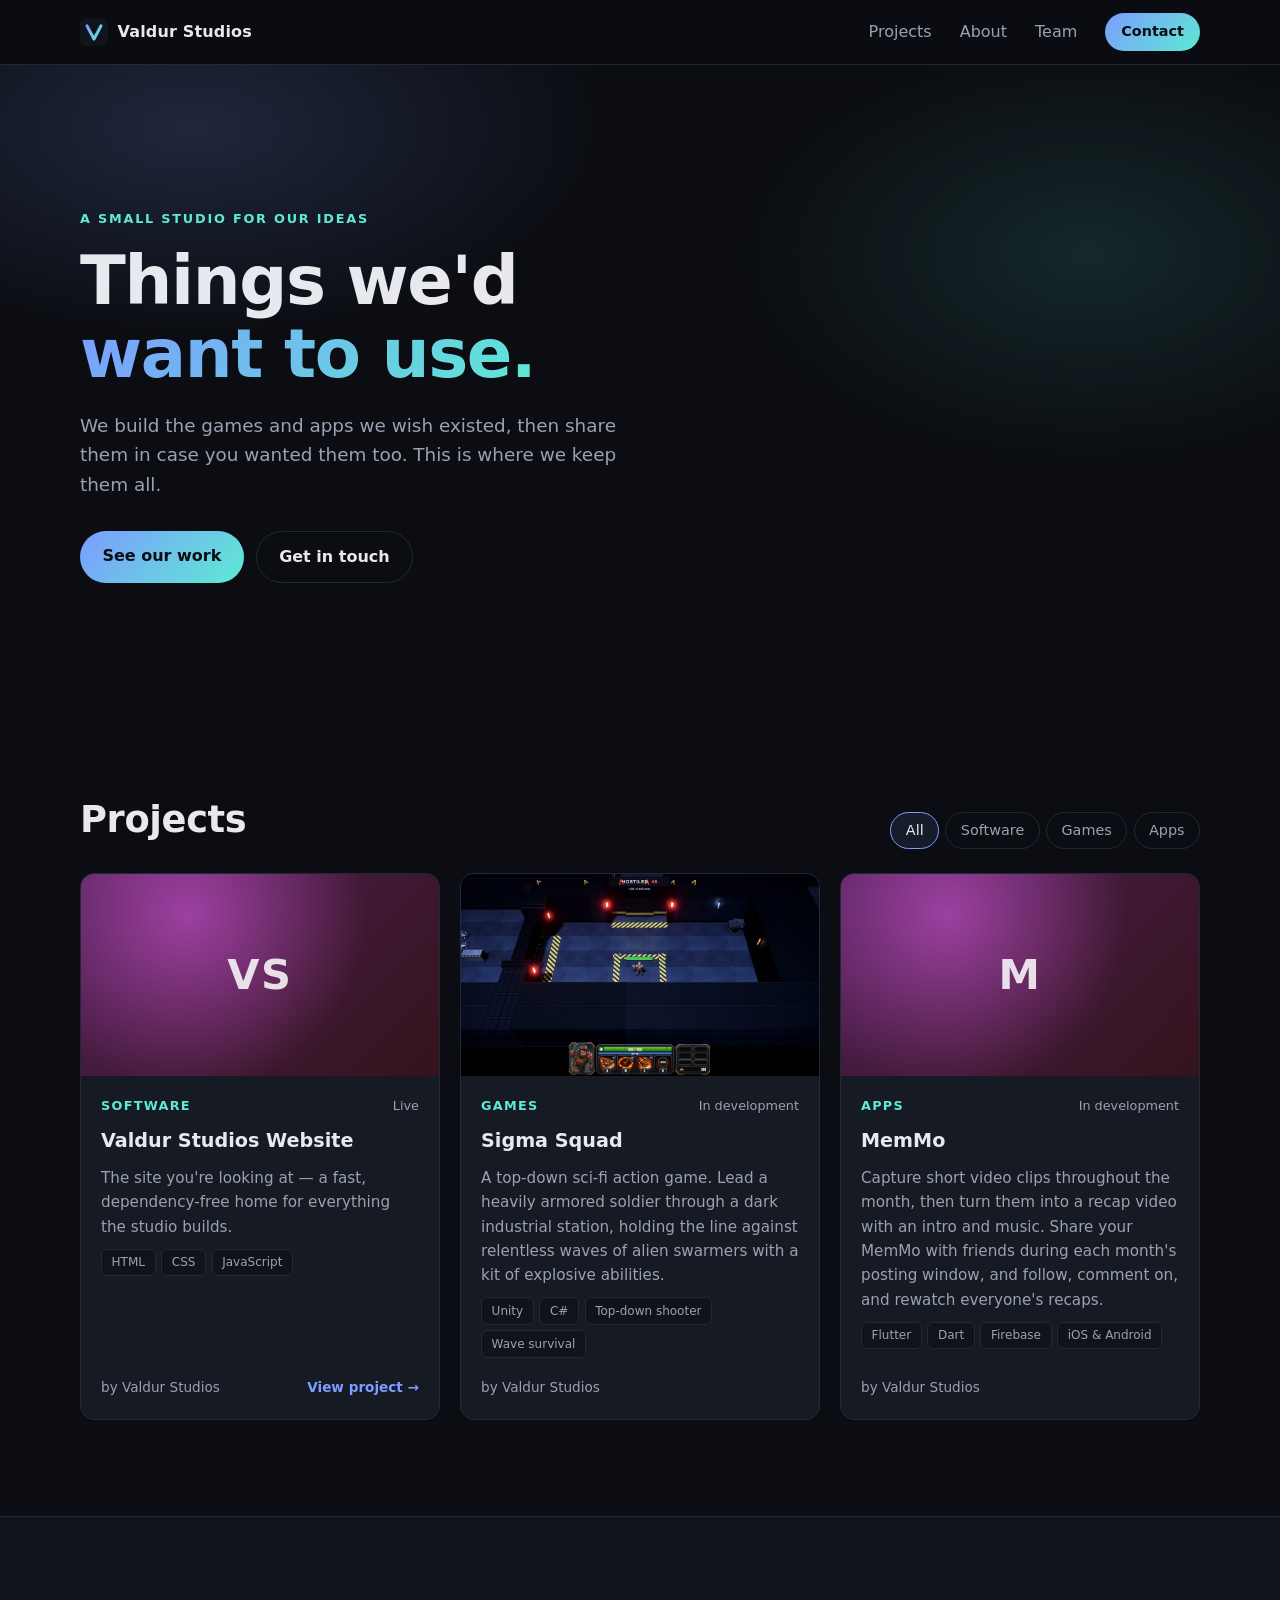
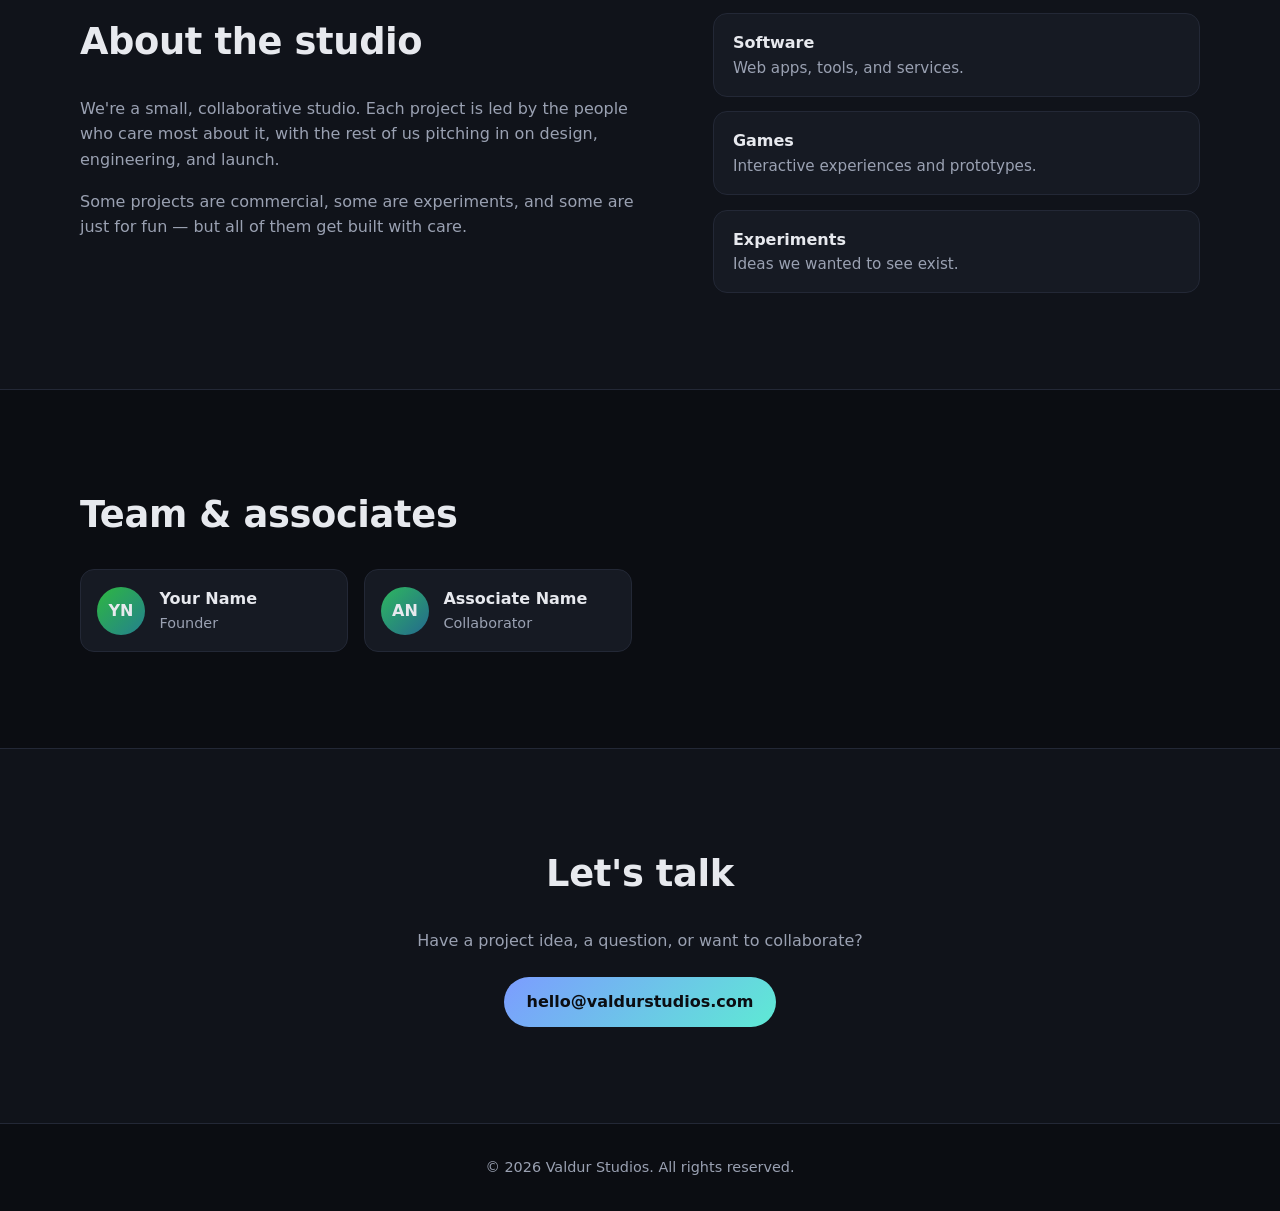
==== index.html @ b05ae475 "Hero: things we'd want to use Co-Authored-By: Claude Opus 5.5 <noreply@anthropic.com>" ====
<!DOCTYPE html>
<html lang="en">
<head>
  <meta charset="UTF-8" />
  <meta name="viewport" content="width=device-width, initial-scale=1.0" />
  <title>Valdur Studios — Technology Studio</title>
  <meta name="description" content="Valdur Studios is an independent technology studio building software, games, and tools." />
  <meta property="og:title" content="Valdur Studios" />
  <meta property="og:description" content="An independent technology studio building software, games, and tools." />
  <meta property="og:url" content="https://valdurstudios.com" />
  <meta name="theme-color" content="#0b0d12" />
  <link rel="icon" href="assets/favicon.svg" type="image/svg+xml" />
  <link rel="stylesheet" href="css/style.css" />
</head>
<body>
  <header class="site-header">
    <nav class="nav container">
      <a href="#top" class="brand">
        <img src="assets/favicon.svg" alt="" width="28" height="28" />
        <span>Valdur Studios</span>
      </a>
      <button class="nav-toggle" aria-label="Toggle menu" aria-expanded="false">
        <span></span><span></span><span></span>
      </button>
      <ul class="nav-links">
        <li><a href="#projects">Projects</a></li>
        <li><a href="#about">About</a></li>
        <li><a href="#team">Team</a></li>
        <li><a href="#contact" class="btn btn-small">Contact</a></li>
      </ul>
    </nav>
  </header>

  <main id="top">
    <section class="hero">
      <div class="container">
        <p class="eyebrow">A small studio for our ideas</p>
        <h1>Things we'd<br /><span class="accent">want to use.</span></h1>
        <p class="lead">
          We build the games and apps we wish existed, then share them in case you wanted
          them too. This is where we keep them all.
        </p>
        <div class="hero-actions">
          <a href="#projects" class="btn">See our work</a>
          <a href="#contact" class="btn btn-ghost">Get in touch</a>
        </div>
      </div>
    </section>

    <section id="projects" class="section">
      <div class="container">
        <div class="section-head">
          <h2>Projects</h2>
          <div class="filters" role="tablist" aria-label="Filter projects"></div>
        </div>
        <div class="project-grid" id="project-grid"></div>
      </div>
    </section>

    <section id="about" class="section section-alt">
      <div class="container about">
        <div>
          <h2>About the studio</h2>
          <p>
            We're a small, collaborative studio. Each project is led by the people who care
            most about it, with the rest of us pitching in on design, engineering, and launch.
          </p>
          <p>
            Some projects are commercial, some are experiments, and some are just for fun —
            but all of them get built with care.
          </p>
        </div>
        <ul class="pillars">
          <li><strong>Software</strong><span>Web apps, tools, and services.</span></li>
          <li><strong>Games</strong><span>Interactive experiences and prototypes.</span></li>
          <li><strong>Experiments</strong><span>Ideas we wanted to see exist.</span></li>
        </ul>
      </div>
    </section>

    <section id="team" class="section">
      <div class="container">
        <h2>Team &amp; associates</h2>
        <div class="team-grid" id="team-grid"></div>
      </div>
    </section>

    <section id="contact" class="section section-alt">
      <div class="container contact">
        <h2>Let's talk</h2>
        <p>Have a project idea, a question, or want to collaborate?</p>
        <a class="btn" href="mailto:hello@valdurstudios.com">hello@valdurstudios.com</a>
      </div>
    </section>
  </main>

  <footer class="site-footer">
    <div class="container">
      <p>&copy; <span id="year"></span> Valdur Studios. All rights reserved.</p>
    </div>
  </footer>

  <script src="js/data.js"></script>
  <script src="js/main.js"></script>
</body>
</html>
---- css/style.css ----
:root {
  --bg: #0b0d12;
  --bg-alt: #10131a;
  --surface: #161a23;
  --border: #232836;
  --text: #e7e9ee;
  --muted: #9aa1b2;
  --accent: #7c9cff;
  --accent-2: #5eead4;
  --radius: 14px;
  --max: 1120px;
  font-family: Inter, system-ui, -apple-system, "Segoe UI", Roboto, sans-serif;
}

* { box-sizing: border-box; margin: 0; padding: 0; }
html { scroll-behavior: smooth; scroll-padding-top: 72px; }
body { background: var(--bg); color: var(--text); line-height: 1.6; -webkit-font-smoothing: antialiased; }
a { color: inherit; text-decoration: none; }
img { max-width: 100%; display: block; }

.container { width: min(var(--max), 100% - 2.5rem); margin-inline: auto; }

/* Buttons */
.btn {
  display: inline-block;
  padding: 0.75rem 1.4rem;
  border-radius: 999px;
  background: linear-gradient(135deg, var(--accent), var(--accent-2));
  color: #0b0d12;
  font-weight: 600;
  transition: transform 0.15s ease, box-shadow 0.15s ease;
}
.btn:hover { transform: translateY(-2px); box-shadow: 0 8px 24px -8px rgba(124, 156, 255, 0.6); }
.btn-ghost { background: transparent; color: var(--text); border: 1px solid var(--border); }
.btn-ghost:hover { border-color: var(--accent); box-shadow: none; }
.btn-small { padding: 0.45rem 1rem; font-size: 0.9rem; }

/* Header */
.site-header {
  position: sticky; top: 0; z-index: 10;
  background: rgba(11, 13, 18, 0.8);
  backdrop-filter: blur(12px);
  border-bottom: 1px solid var(--border);
}
.nav { display: flex; align-items: center; justify-content: space-between; height: 64px; }
.brand { display: flex; align-items: center; gap: 0.6rem; font-weight: 700; letter-spacing: 0.01em; }
.nav-links { display: flex; align-items: center; gap: 1.75rem; list-style: none; }
.nav-links a:not(.btn) { color: var(--muted); transition: color 0.15s; }
.nav-links a:not(.btn):hover { color: var(--text); }
.nav-toggle { display: none; background: none; border: 0; cursor: pointer; padding: 6px; }
.nav-toggle span { display: block; width: 22px; height: 2px; background: var(--text); margin: 4px 0; border-radius: 2px; }

/* Hero */
.hero {
  padding: clamp(5rem, 14vw, 9rem) 0 clamp(4rem, 10vw, 7rem);
  background:
    radial-gradient(600px 300px at 15% 10%, rgba(124, 156, 255, 0.18), transparent 70%),
    radial-gradient(500px 300px at 85% 30%, rgba(94, 234, 212, 0.12), transparent 70%);
}
.eyebrow { color: var(--accent-2); text-transform: uppercase; letter-spacing: 0.14em; font-size: 0.8rem; font-weight: 600; margin-bottom: 1rem; }
h1 { font-size: clamp(2.4rem, 6vw, 4.2rem); line-height: 1.08; letter-spacing: -0.02em; margin-bottom: 1.25rem; }
.accent { background: linear-gradient(135deg, var(--accent), var(--accent-2)); -webkit-background-clip: text; background-clip: text; color: transparent; }
.lead { color: var(--muted); font-size: 1.15rem; max-width: 560px; margin-bottom: 2rem; }
.hero-actions { display: flex; gap: 0.75rem; flex-wrap: wrap; }

/* Sections */
.section { padding: clamp(4rem, 9vw, 6rem) 0; }
.section-alt { background: var(--bg-alt); border-block: 1px solid var(--border); }
h2 { font-size: clamp(1.7rem, 3.5vw, 2.3rem); letter-spacing: -0.01em; margin-bottom: 1.5rem; }
.section-head { display: flex; align-items: flex-end; justify-content: space-between; gap: 1rem; flex-wrap: wrap; margin-bottom: 1.5rem; }
.section-head h2 { margin-bottom: 0; }

/* Filters */
.filters { display: flex; gap: 0.4rem; flex-wrap: wrap; }
.filters button {
  font: inherit; font-size: 0.9rem; cursor: pointer;
  padding: 0.4rem 0.9rem; border-radius: 999px;
  background: transparent; color: var(--muted); border: 1px solid var(--border);
}
.filters button[aria-selected="true"] { color: var(--text); border-color: var(--accent); background: rgba(124, 156, 255, 0.1); }

/* Project cards */
.project-grid { display: grid; grid-template-columns: repeat(auto-fill, minmax(300px, 1fr)); gap: 1.25rem; }
.card {
  display: flex; flex-direction: column;
  background: var(--surface); border: 1px solid var(--border); border-radius: var(--radius);
  overflow: hidden; transition: transform 0.2s ease, border-color 0.2s ease;
}
.card:hover { transform: translateY(-4px); border-color: #34405a; }
.card-cover { aspect-ratio: 16 / 9; background: var(--bg-alt); }
.card-cover img { width: 100%; height: 100%; object-fit: cover; }
.cover-generated {
  width: 100%; height: 100%; display: grid; place-items: center;
  background:
    radial-gradient(circle at 30% 20%, hsl(var(--h) 80% 65% / 0.55), transparent 60%),
    linear-gradient(135deg, hsl(var(--h) 45% 22%), hsl(calc(var(--h) + 50) 45% 14%));
}
.cover-generated span { font-size: 2.6rem; font-weight: 800; color: rgba(255, 255, 255, 0.85); letter-spacing: 0.04em; }
.card-body { padding: 1.25rem; display: flex; flex-direction: column; gap: 0.6rem; flex: 1; }
.card-meta { display: flex; justify-content: space-between; font-size: 0.8rem; }
.category { color: var(--accent-2); text-transform: uppercase; letter-spacing: 0.1em; font-weight: 600; }
.status { color: var(--muted); }
.card h3 { font-size: 1.2rem; }
.card p { color: var(--muted); font-size: 0.95rem; }
.tags { display: flex; flex-wrap: wrap; gap: 0.35rem; list-style: none; }
.tags li { font-size: 0.75rem; padding: 0.2rem 0.6rem; border-radius: 6px; background: var(--bg-alt); border: 1px solid var(--border); color: var(--muted); }
.card-foot { margin-top: auto; padding-top: 0.6rem; display: flex; justify-content: space-between; align-items: center; font-size: 0.85rem; }
.by { color: var(--muted); }
.card-link { color: var(--accent); font-weight: 600; }
.card-link:hover { text-decoration: underline; }
.empty { color: var(--muted); }

/* About */
.about { display: grid; grid-template-columns: 1.2fr 1fr; gap: 3rem; align-items: start; }
.about p { color: var(--muted); margin-bottom: 1rem; max-width: 560px; }
.pillars { list-style: none; display: grid; gap: 0.9rem; }
.pillars li { padding: 1rem 1.2rem; border: 1px solid var(--border); border-radius: var(--radius); background: var(--surface); display: grid; }
.pillars span { color: var(--muted); font-size: 0.95rem; }

/* Team */
.team-grid { display: grid; grid-template-columns: repeat(auto-fill, minmax(240px, 1fr)); gap: 1rem; }
.member { display: flex; align-items: center; gap: 0.9rem; padding: 1rem; border: 1px solid var(--border); border-radius: var(--radius); background: var(--surface); }
.member div:last-child { display: grid; }
.member span { color: var(--muted); font-size: 0.9rem; }
.member a:hover { color: var(--accent); }
.avatar {
  width: 48px; height: 48px; border-radius: 50%; flex-shrink: 0;
  display: grid; place-items: center; font-weight: 700;
  background: linear-gradient(135deg, hsl(var(--h) 60% 45%), hsl(calc(var(--h) + 60) 60% 35%));
}

/* Contact */
.contact { text-align: center; }
.contact p { color: var(--muted); margin-bottom: 1.5rem; }

/* Footer */
.site-footer { padding: 2rem 0; color: var(--muted); font-size: 0.9rem; text-align: center; }

/* Mobile */
@media (max-width: 760px) {
  .nav-toggle { display: block; }
  .nav-links {
    display: none; position: absolute; top: 64px; left: 0; right: 0;
    flex-direction: column; gap: 1rem; padding: 1.25rem;
    background: var(--bg); border-bottom: 1px solid var(--border);
  }
  .nav-links.open { display: flex; }
  .about { grid-template-columns: 1fr; gap: 2rem; }
}

@media (prefers-reduced-motion: reduce) {
  html { scroll-behavior: auto; }
  * { transition: none !important; }
}
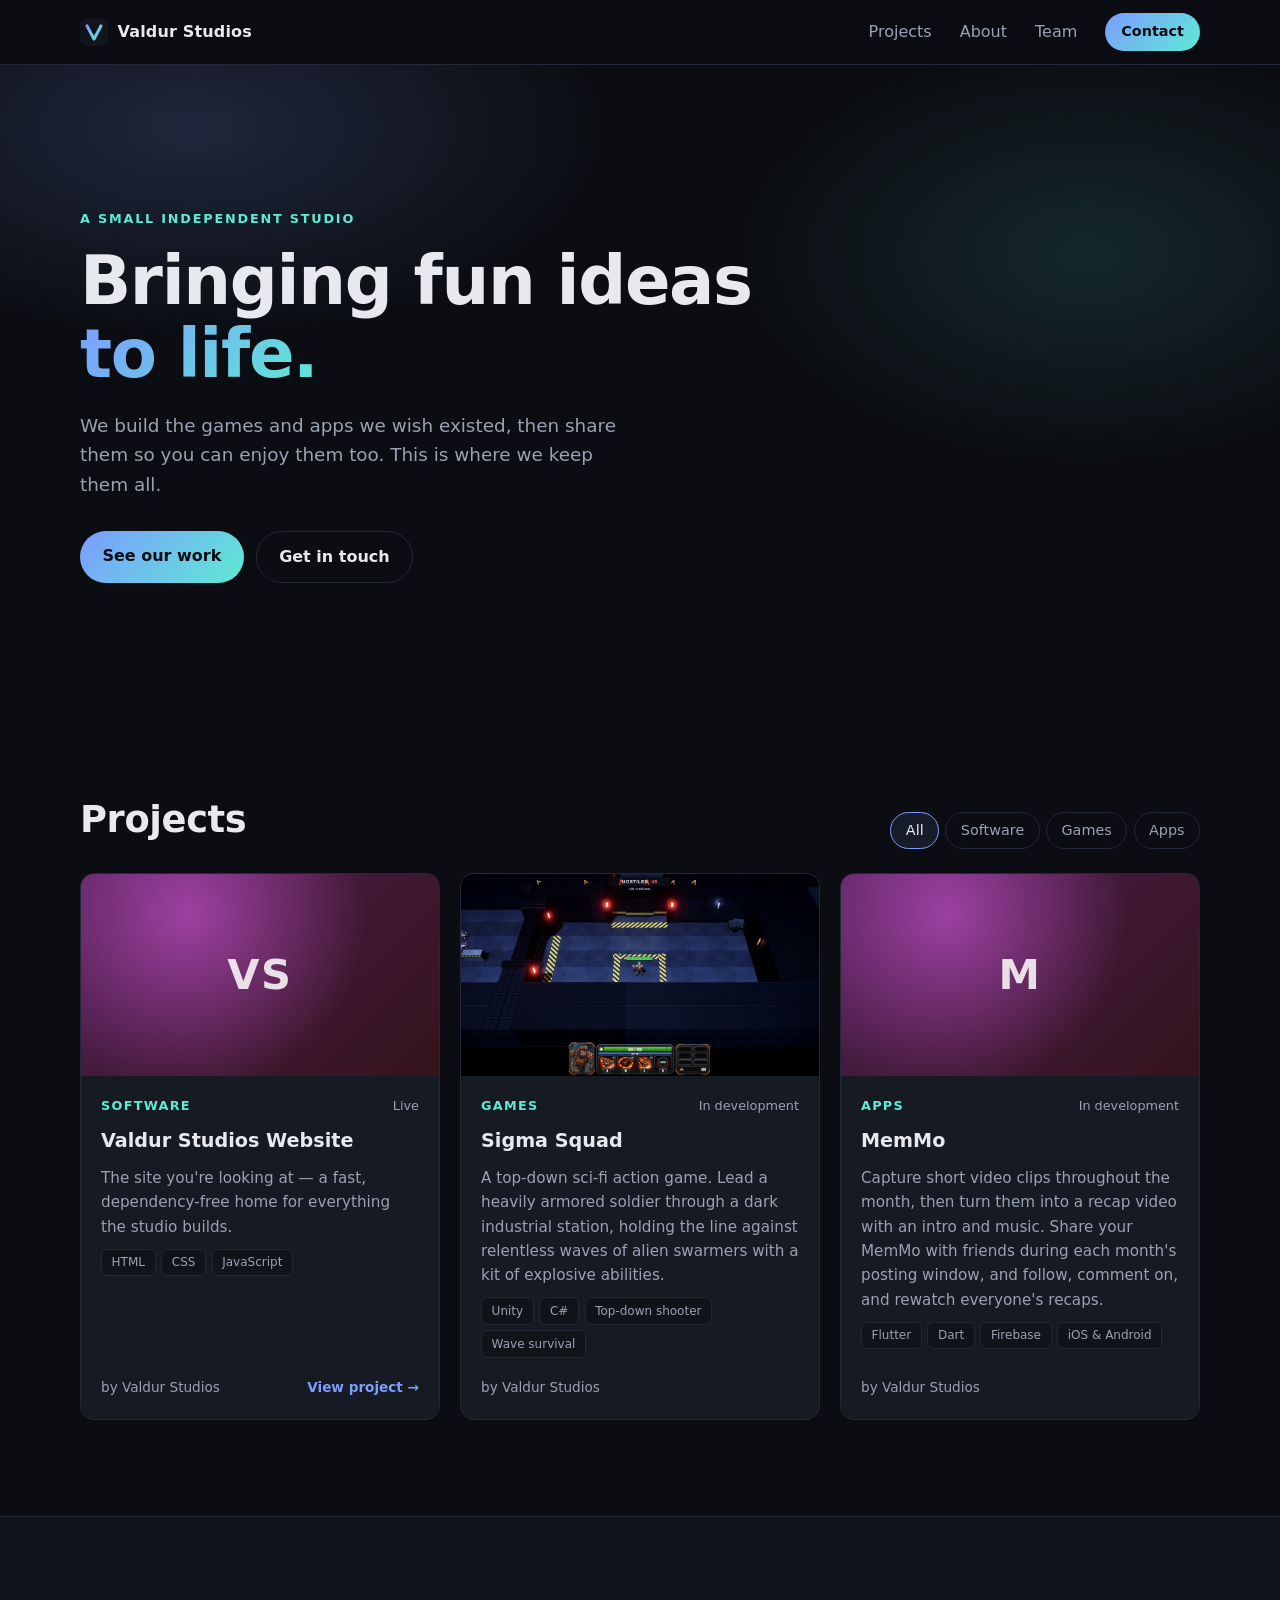
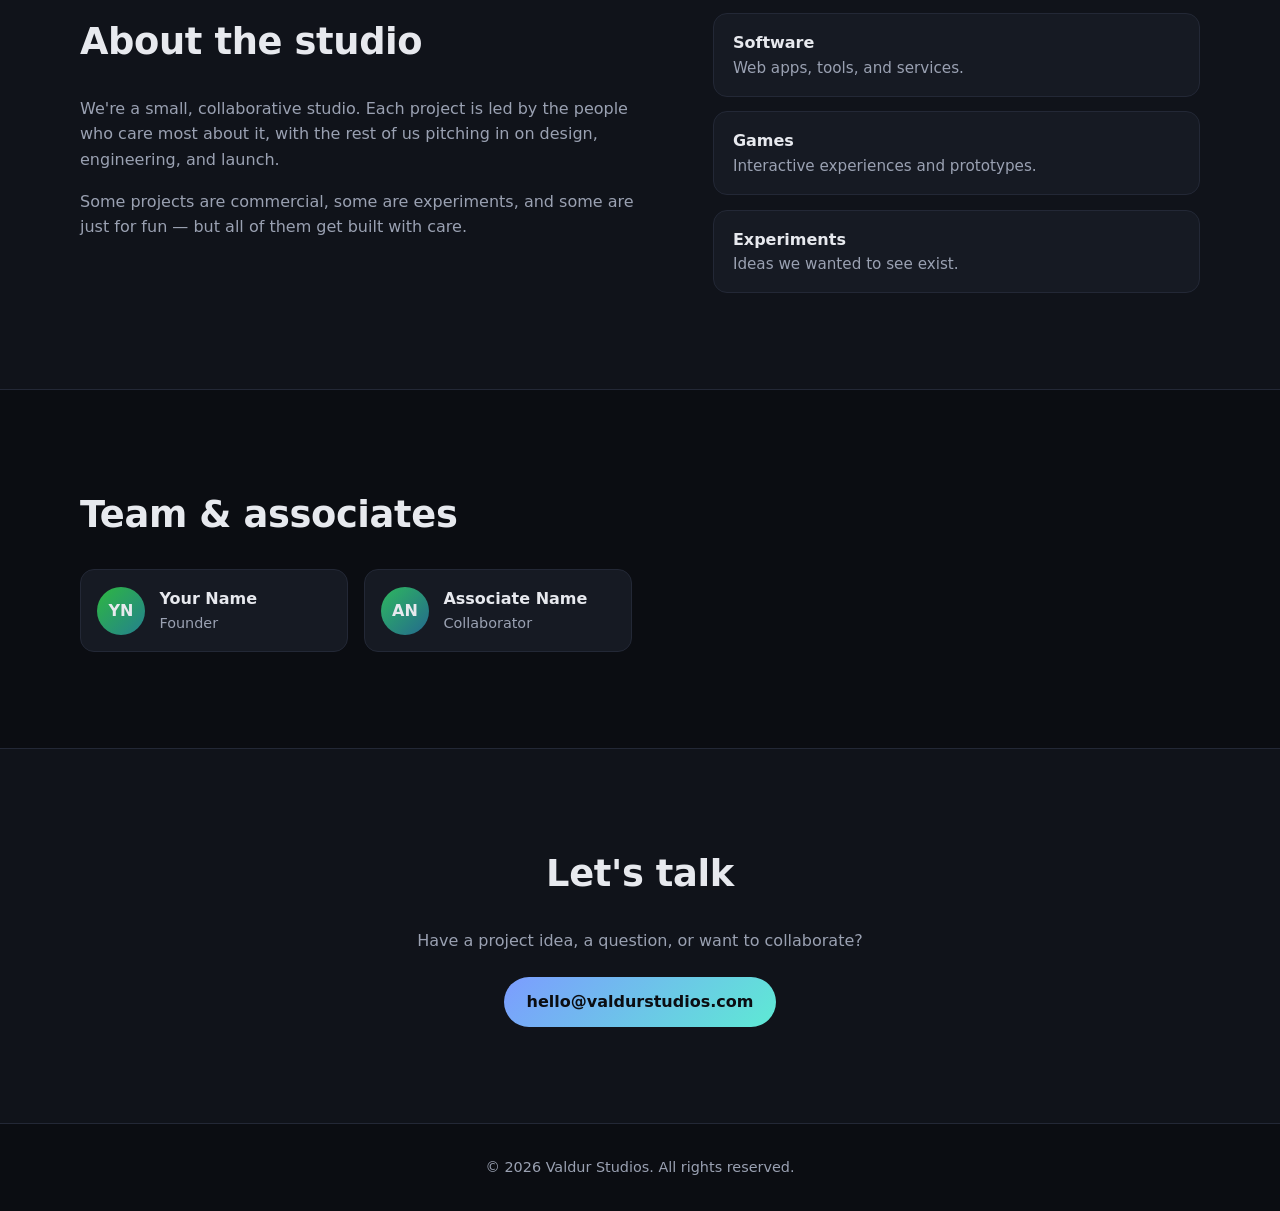
==== commit f0f6c87c: "Hero: bringing fun ideas to life Co-Authored-By: Claude Opus 5.5 <noreply@anthropic.com>" ====
--- a/index.html
+++ b/index.html
@@ -34,10 +34,10 @@
   <main id="top">
     <section class="hero">
       <div class="container">
-        <p class="eyebrow">A small studio for our ideas</p>
-        <h1>Things we'd<br /><span class="accent">want to use.</span></h1>
+        <p class="eyebrow">A small independent studio</p>
+        <h1>Bringing fun ideas<br /><span class="accent">to life.</span></h1>
         <p class="lead">
-          We build the games and apps we wish existed, then share them in case you wanted
+          We build the games and apps we wish existed, then share them so you can enjoy
           them too. This is where we keep them all.
         </p>
         <div class="hero-actions">
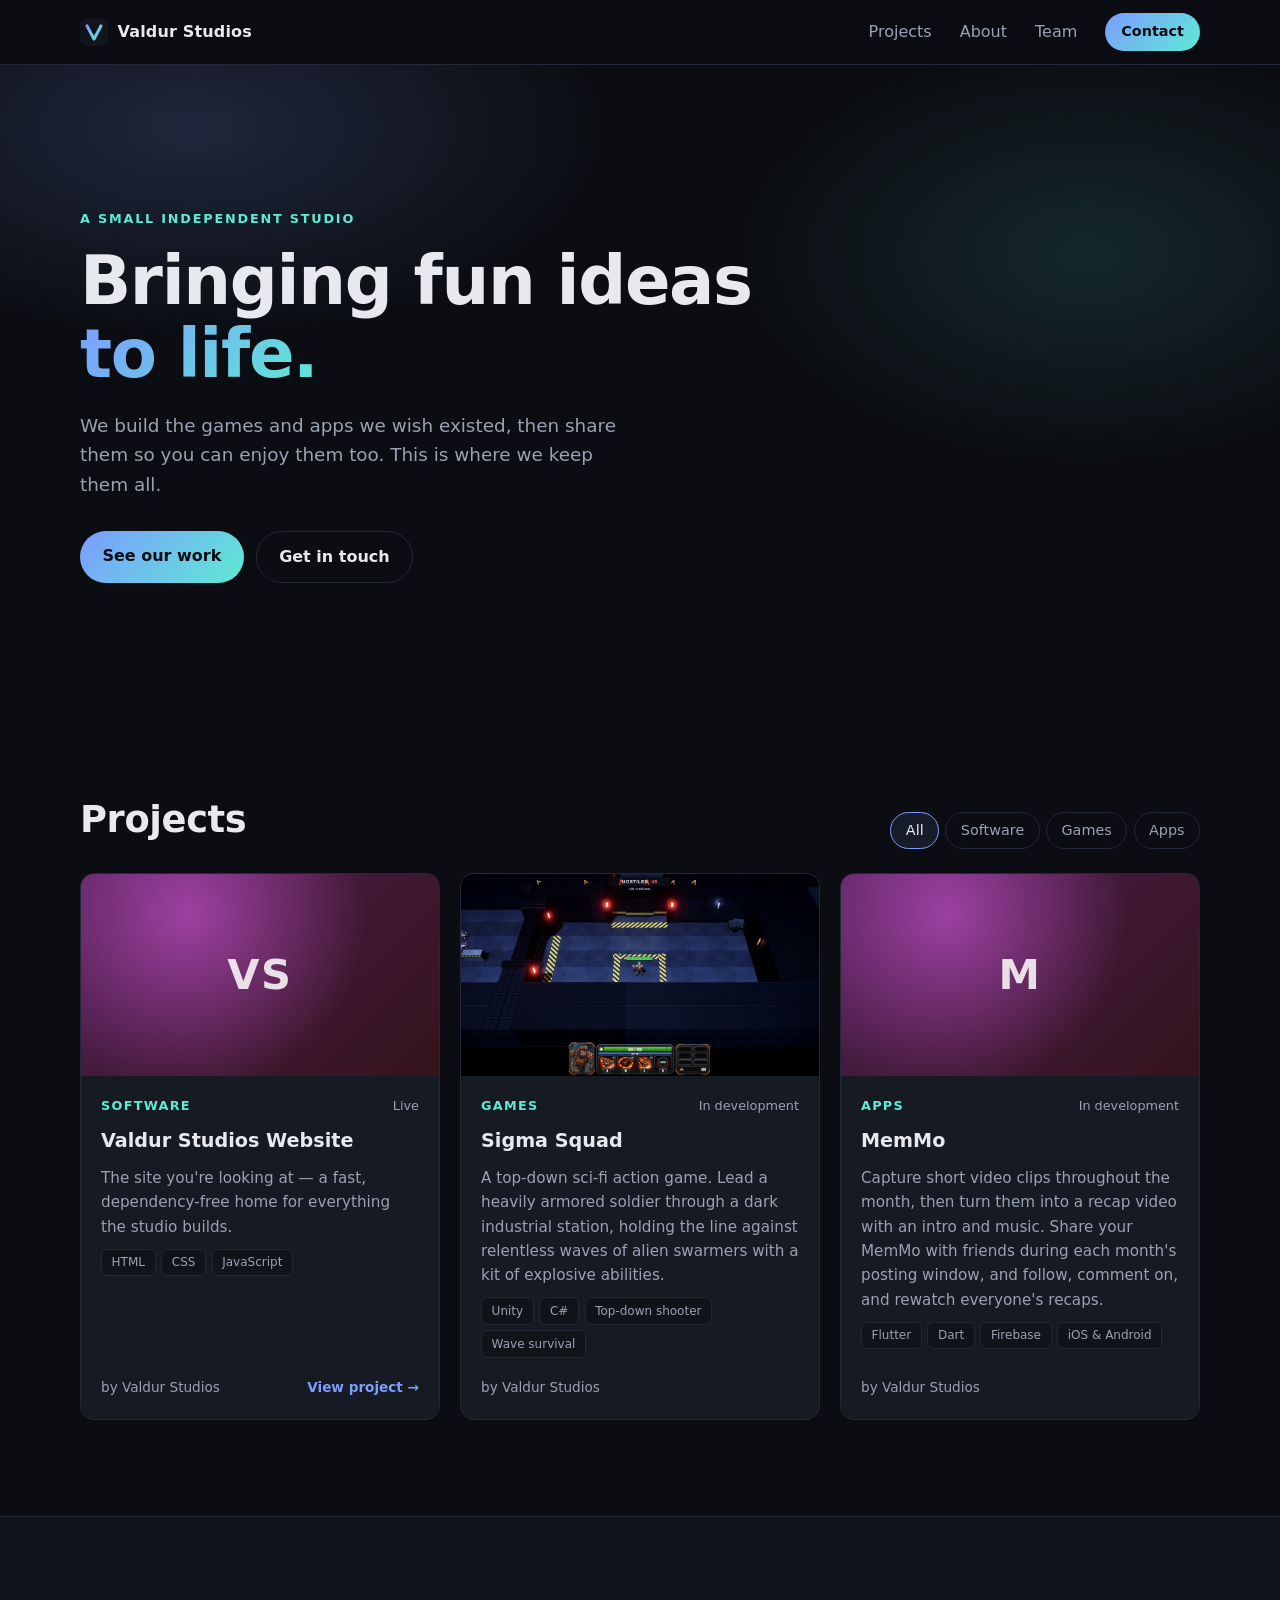
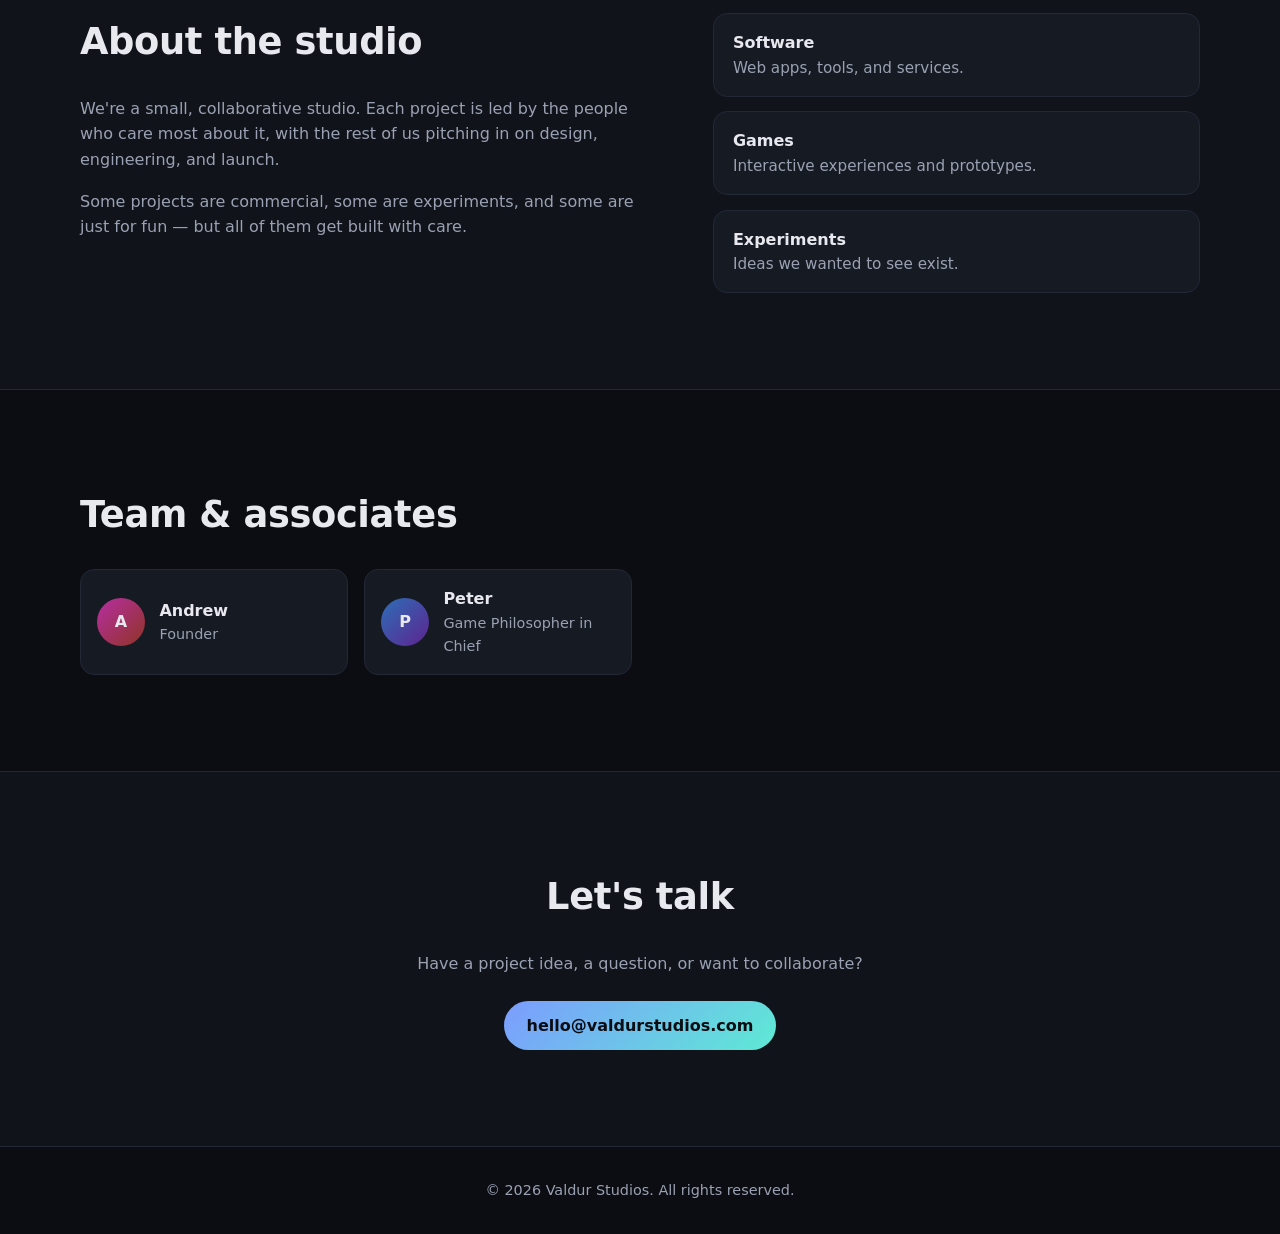
==== commit bd0b89dd: "Add version numbers to asset links so updates show immediately Co-Authored-By: Claude Opus 5.5 <nore" ====
--- a/index.html
+++ b/index.html
@@ -10,7 +10,7 @@
   <meta property="og:url" content="https://valdurstudios.com" />
   <meta name="theme-color" content="#0b0d12" />
   <link rel="icon" href="assets/favicon.svg" type="image/svg+xml" />
-  <link rel="stylesheet" href="css/style.css" />
+  <link rel="stylesheet" href="css/style.css?v=2" />
 </head>
 <body>
   <header class="site-header">
@@ -100,7 +100,7 @@
     </div>
   </footer>
 
-  <script src="js/data.js"></script>
-  <script src="js/main.js"></script>
+  <script src="js/data.js?v=2"></script>
+  <script src="js/main.js?v=2"></script>
 </body>
 </html>
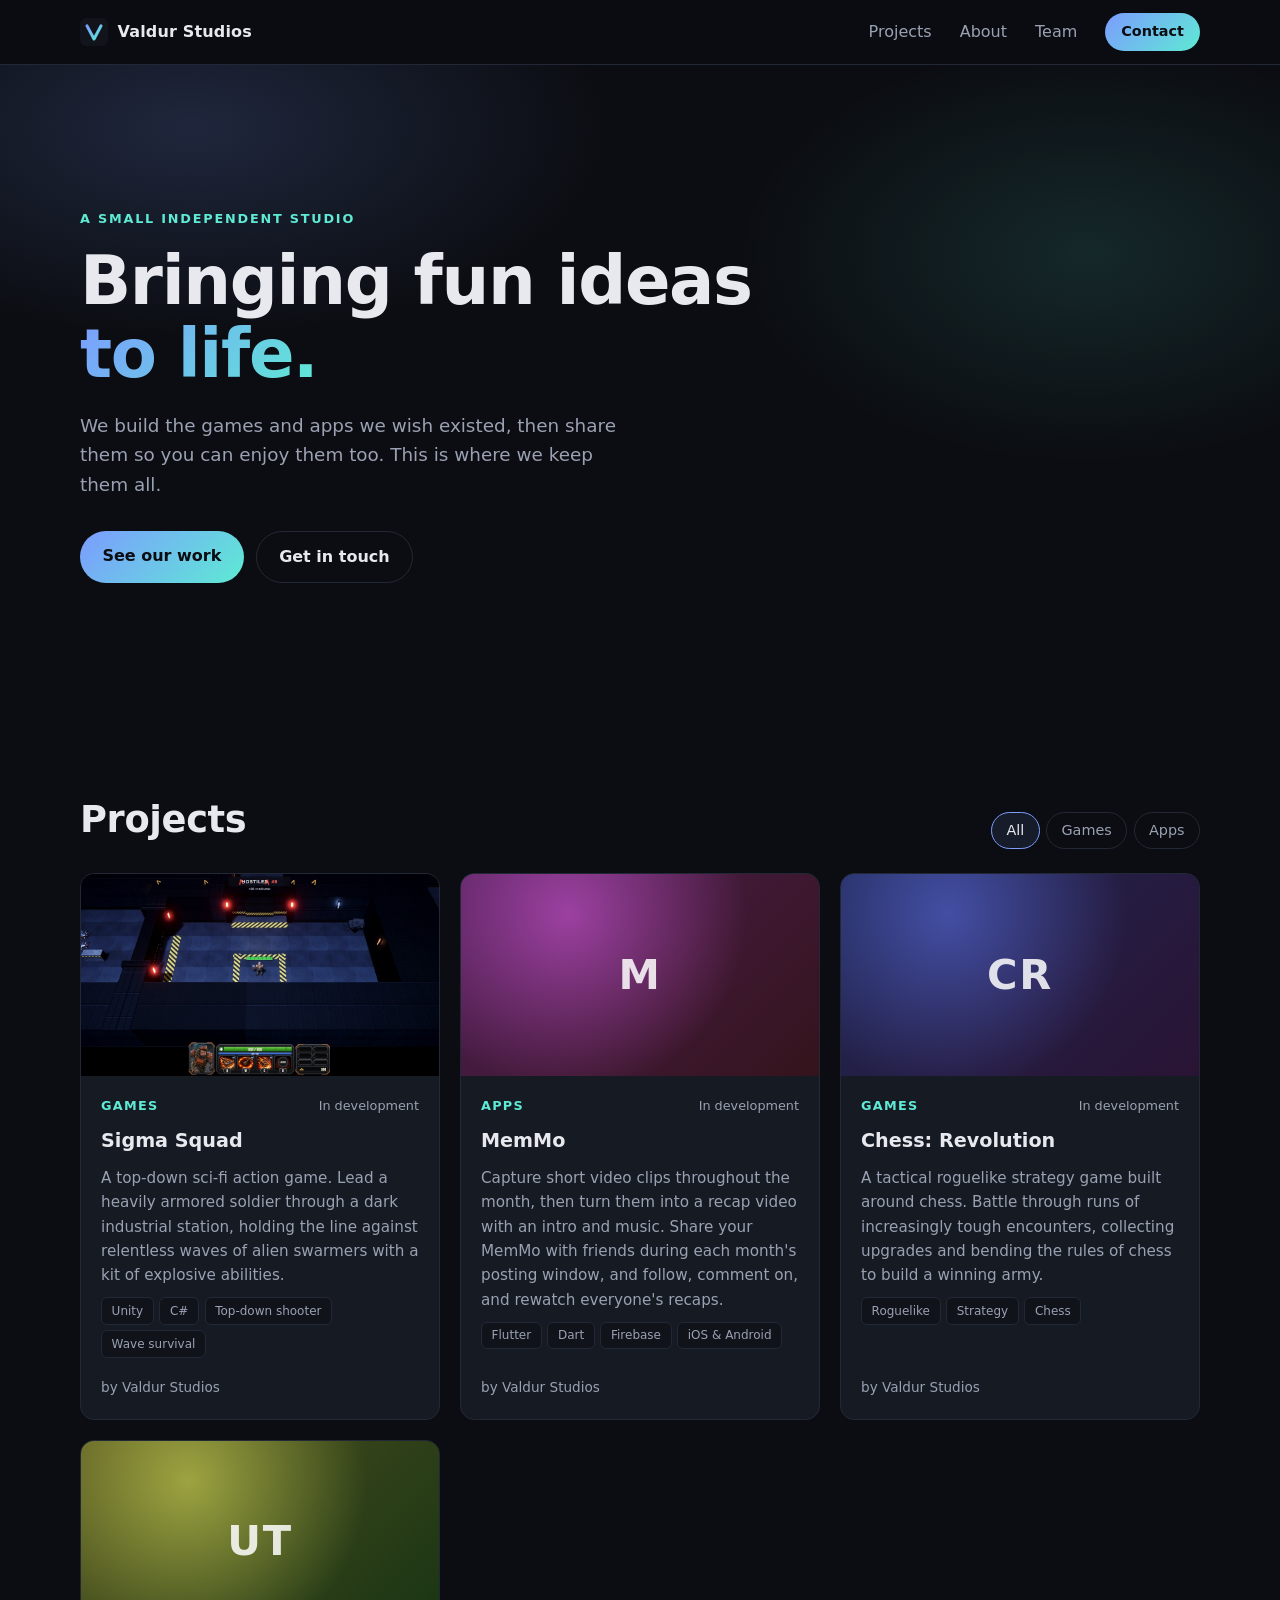
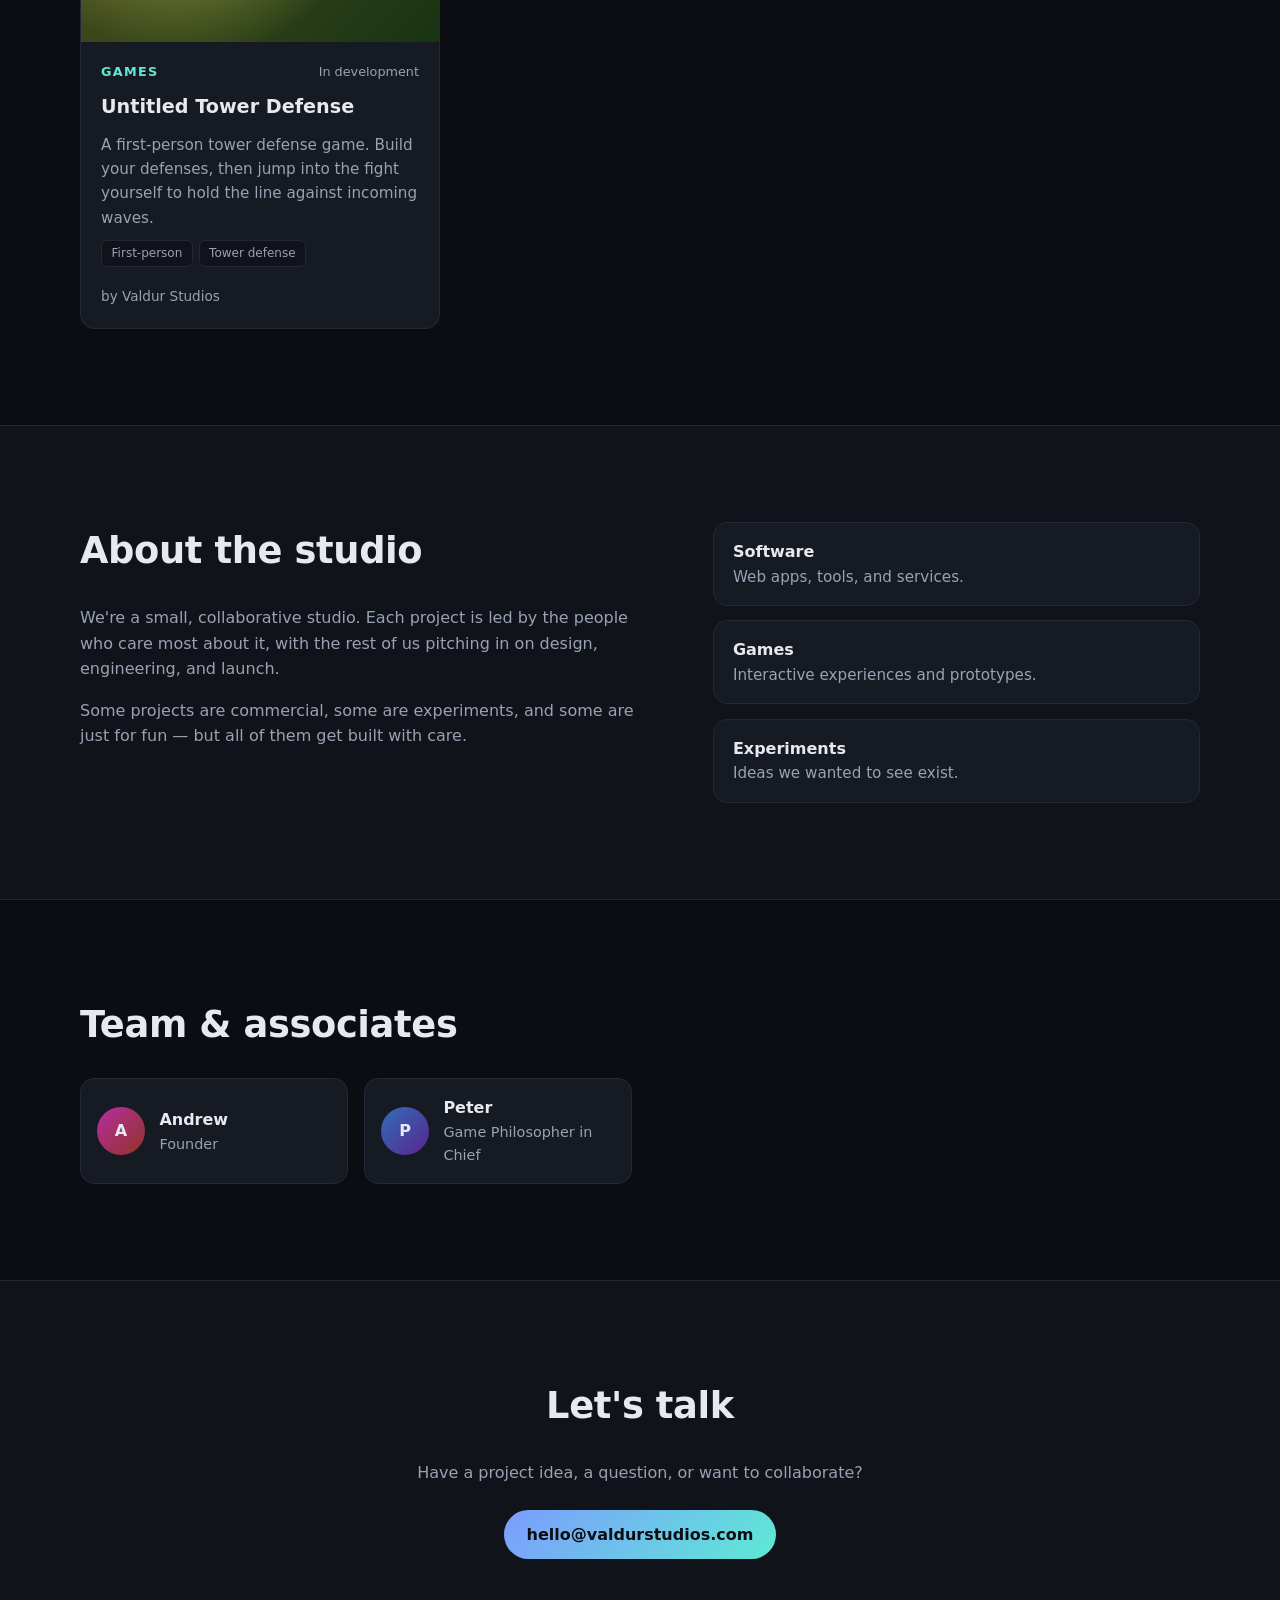
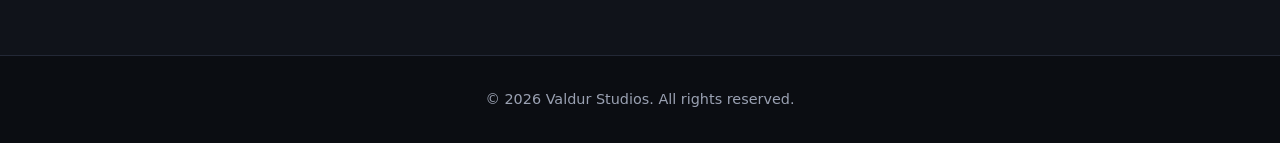
==== commit 385a4a73: "Remove website card; add Chess: Revolution and tower defense game Co-Authored-By: Claude Opus 5.5 <n" ====
--- a/index.html
+++ b/index.html
@@ -10,7 +10,7 @@
   <meta property="og:url" content="https://valdurstudios.com" />
   <meta name="theme-color" content="#0b0d12" />
   <link rel="icon" href="assets/favicon.svg" type="image/svg+xml" />
-  <link rel="stylesheet" href="css/style.css?v=2" />
+  <link rel="stylesheet" href="css/style.css?v=3" />
 </head>
 <body>
   <header class="site-header">
@@ -100,7 +100,7 @@
     </div>
   </footer>
 
-  <script src="js/data.js?v=2"></script>
-  <script src="js/main.js?v=2"></script>
+  <script src="js/data.js?v=3"></script>
+  <script src="js/main.js?v=3"></script>
 </body>
 </html>
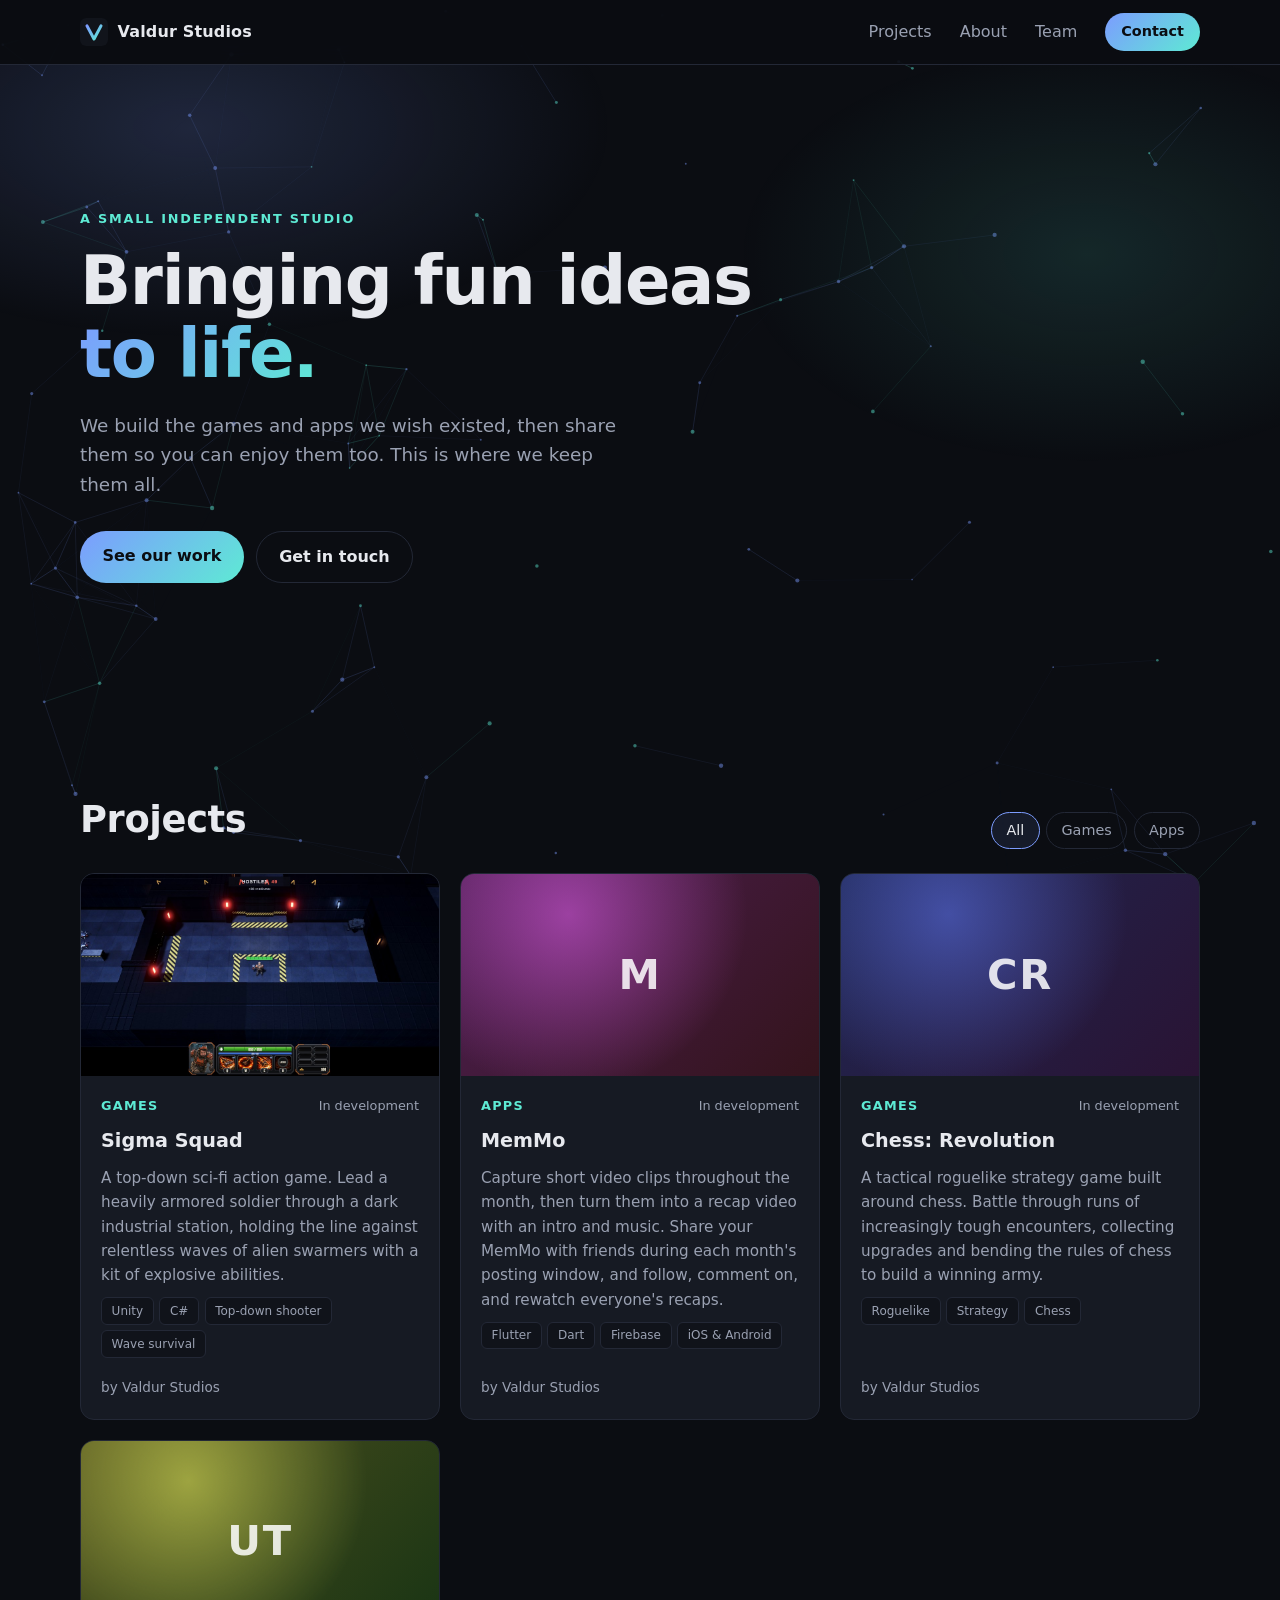
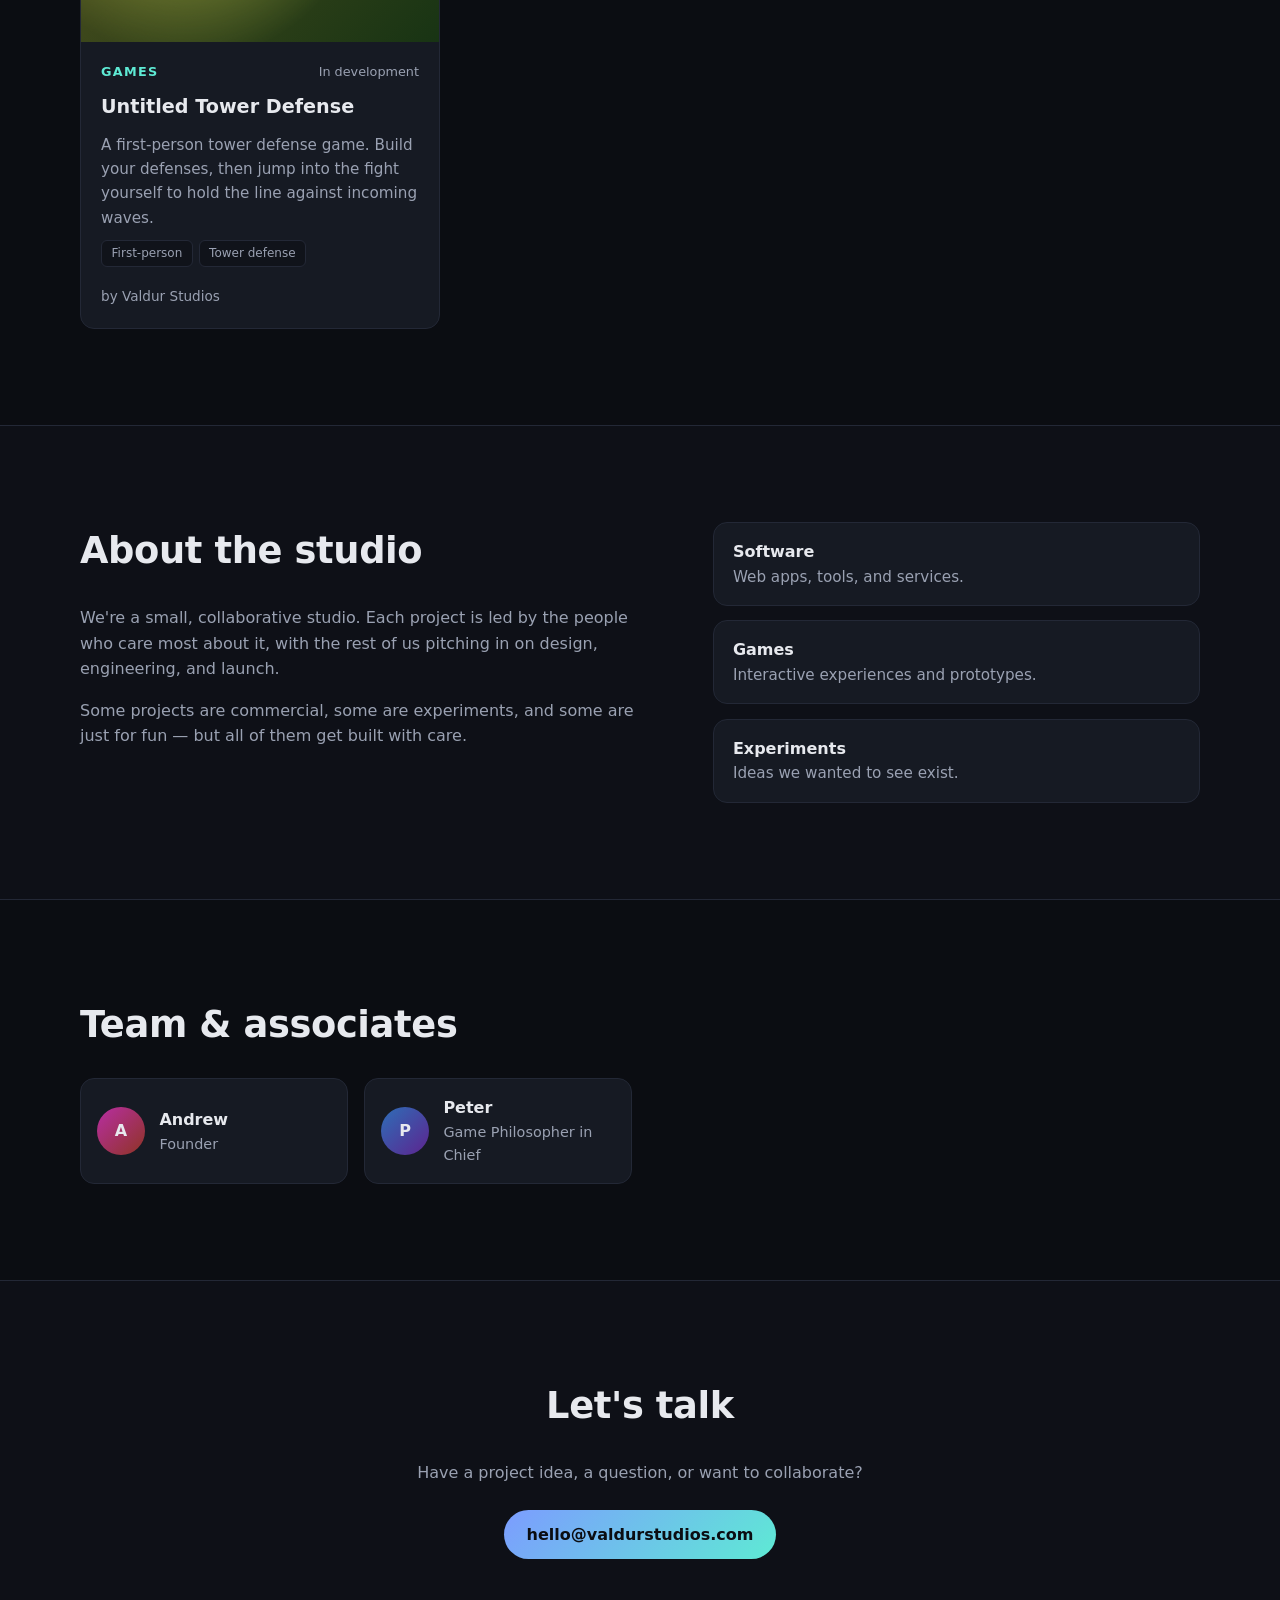
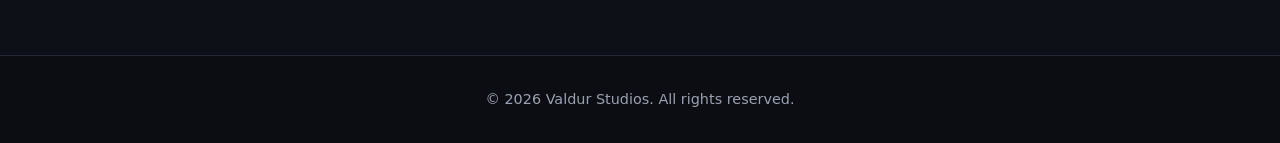
==== commit 606fbf7f: "Add interactive node-network background that reacts to the mouse Co-Authored-By: Claude Opus 5.5 <no" ====
--- a/index.html
+++ b/index.html
@@ -10,9 +10,10 @@
   <meta property="og:url" content="https://valdurstudios.com" />
   <meta name="theme-color" content="#0b0d12" />
   <link rel="icon" href="assets/favicon.svg" type="image/svg+xml" />
-  <link rel="stylesheet" href="css/style.css?v=3" />
+  <link rel="stylesheet" href="css/style.css?v=4" />
 </head>
 <body>
+  <canvas id="bg-canvas" aria-hidden="true"></canvas>
   <header class="site-header">
     <nav class="nav container">
       <a href="#top" class="brand">
@@ -100,7 +101,8 @@
     </div>
   </footer>
 
-  <script src="js/data.js?v=3"></script>
-  <script src="js/main.js?v=3"></script>
+  <script src="js/data.js?v=4"></script>
+  <script src="js/main.js?v=4"></script>
+  <script src="js/background.js?v=4"></script>
 </body>
 </html>
--- a/css/style.css
+++ b/css/style.css
@@ -19,6 +19,10 @@
 img { max-width: 100%; display: block; }
 
 .container { width: min(var(--max), 100% - 2.5rem); margin-inline: auto; }
+
+/* Interactive background */
+#bg-canvas { position: fixed; inset: 0; z-index: 0; pointer-events: none; }
+main, .site-footer { position: relative; z-index: 1; }
 
 /* Buttons */
 .btn {
@@ -65,7 +69,7 @@
 
 /* Sections */
 .section { padding: clamp(4rem, 9vw, 6rem) 0; }
-.section-alt { background: var(--bg-alt); border-block: 1px solid var(--border); }
+.section-alt { background: rgba(16, 19, 26, 0.72); border-block: 1px solid var(--border); }
 h2 { font-size: clamp(1.7rem, 3.5vw, 2.3rem); letter-spacing: -0.01em; margin-bottom: 1.5rem; }
 .section-head { display: flex; align-items: flex-end; justify-content: space-between; gap: 1rem; flex-wrap: wrap; margin-bottom: 1.5rem; }
 .section-head h2 { margin-bottom: 0; }
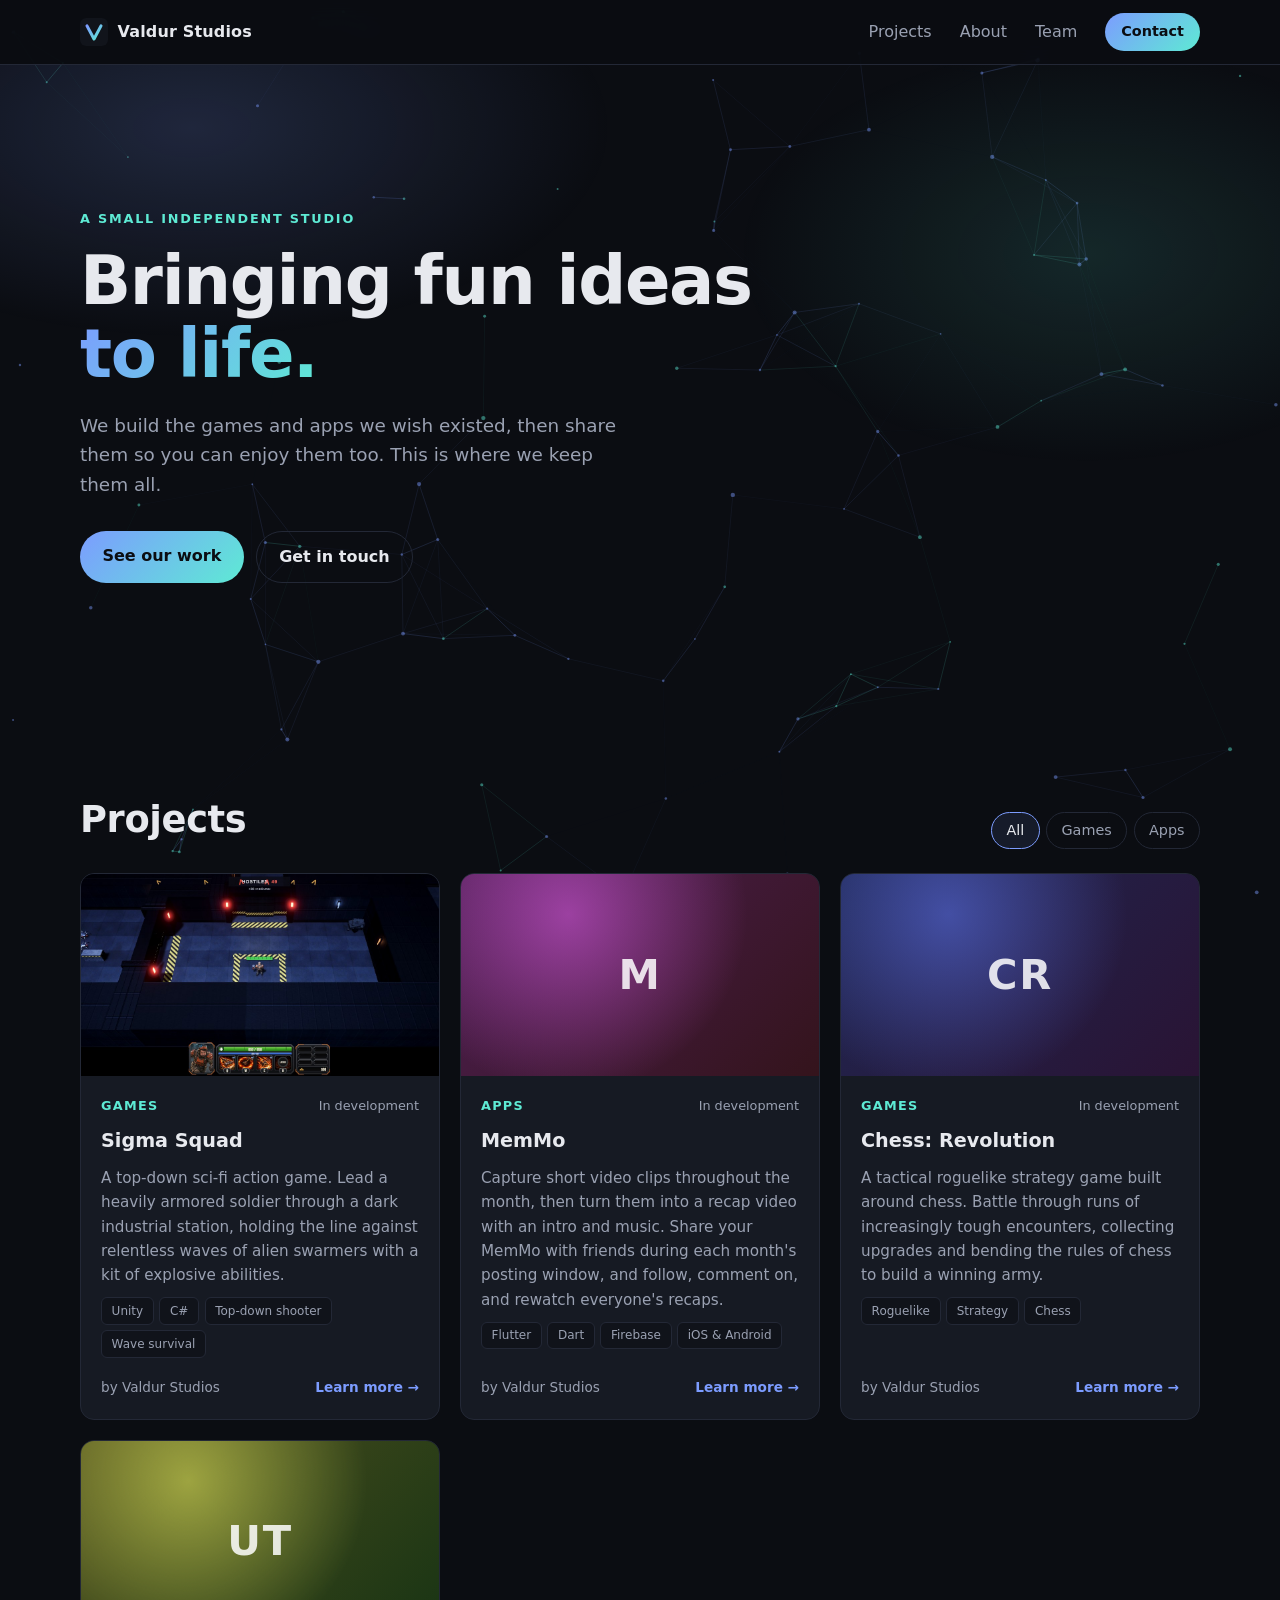
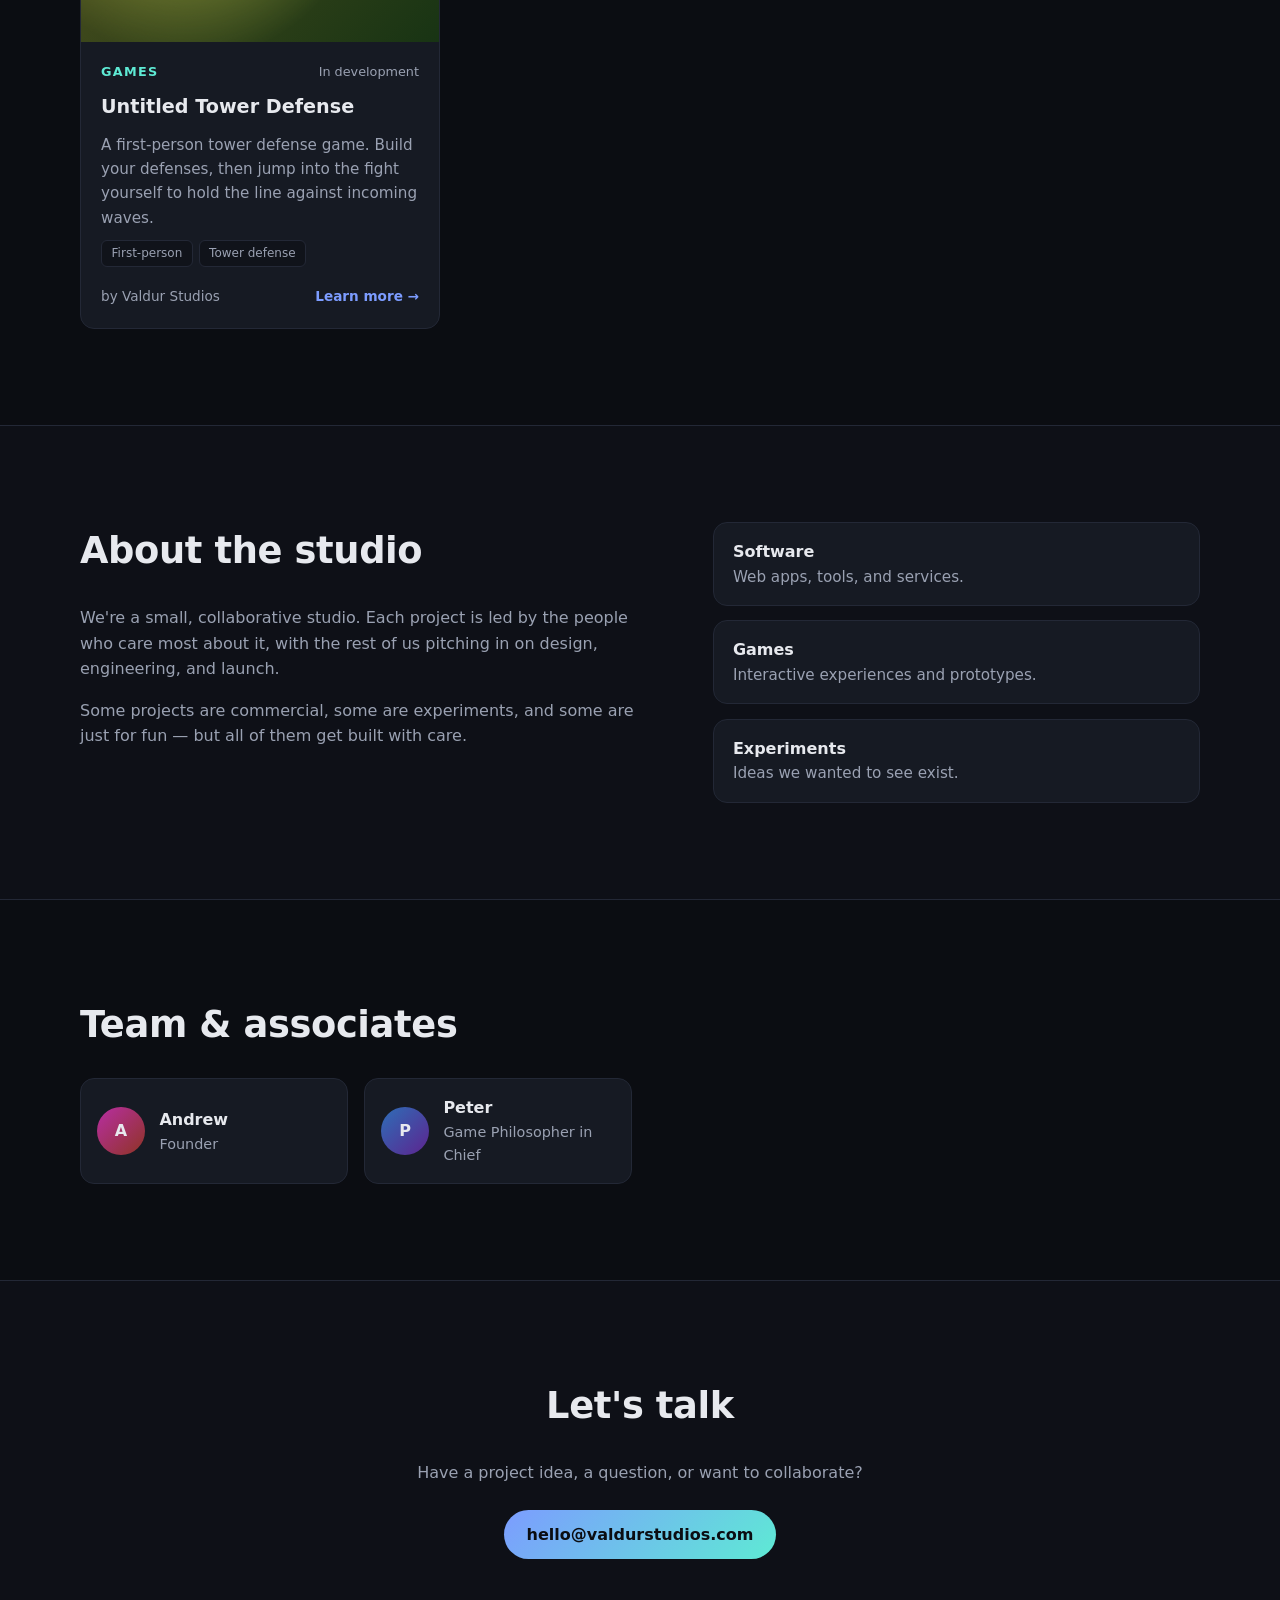
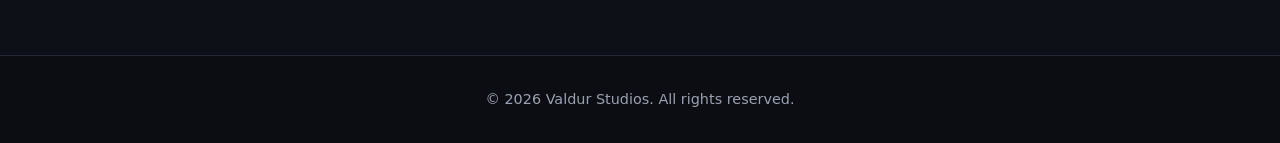
==== commit 2078ffad: "Add project detail pages; make project cards clickable Co-Authored-By: Claude Opus 5.5 <noreply@anth" ====
--- a/index.html
+++ b/index.html
@@ -10,7 +10,7 @@
   <meta property="og:url" content="https://valdurstudios.com" />
   <meta name="theme-color" content="#0b0d12" />
   <link rel="icon" href="assets/favicon.svg" type="image/svg+xml" />
-  <link rel="stylesheet" href="css/style.css?v=4" />
+  <link rel="stylesheet" href="css/style.css?v=5" />
 </head>
 <body>
   <canvas id="bg-canvas" aria-hidden="true"></canvas>
@@ -101,8 +101,9 @@
     </div>
   </footer>
 
-  <script src="js/data.js?v=4"></script>
-  <script src="js/main.js?v=4"></script>
-  <script src="js/background.js?v=4"></script>
+  <script src="js/data.js?v=5"></script>
+  <script src="js/common.js?v=5"></script>
+  <script src="js/main.js?v=5"></script>
+  <script src="js/background.js?v=5"></script>
 </body>
 </html>
--- a/css/style.css
+++ b/css/style.css
@@ -84,7 +84,7 @@
 .filters button[aria-selected="true"] { color: var(--text); border-color: var(--accent); background: rgba(124, 156, 255, 0.1); }
 
 /* Project cards */
-.project-grid { display: grid; grid-template-columns: repeat(auto-fill, minmax(300px, 1fr)); gap: 1.25rem; }
+.project-grid { display: grid; grid-template-columns: repeat(auto-fill, minmax(min(300px, 100%), 1fr)); gap: 1.25rem; }
 .card {
   display: flex; flex-direction: column;
   background: var(--surface); border: 1px solid var(--border); border-radius: var(--radius);
@@ -111,7 +111,12 @@
 .card-foot { margin-top: auto; padding-top: 0.6rem; display: flex; justify-content: space-between; align-items: center; font-size: 0.85rem; }
 .by { color: var(--muted); }
 .card-link { color: var(--accent); font-weight: 600; }
-.card-link:hover { text-decoration: underline; }
+.card:hover .card-link { text-decoration: underline; }
+/* Whole card is clickable via the title link stretched over it. */
+.card { position: relative; cursor: pointer; }
+.card-title-link::after { content: ""; position: absolute; inset: 0; border-radius: var(--radius); }
+.card-title-link:focus-visible { outline: none; }
+.card:has(.card-title-link:focus-visible) { outline: 2px solid var(--accent); outline-offset: 3px; }
 .empty { color: var(--muted); }
 
 /* About */
@@ -140,6 +145,56 @@
 /* Footer */
 .site-footer { padding: 2rem 0; color: var(--muted); font-size: 0.9rem; text-align: center; }
 
+/* Project page */
+.project-hero {
+  padding: clamp(2.5rem, 6vw, 4rem) 0 clamp(2.5rem, 6vw, 4rem);
+  background: radial-gradient(600px 300px at 15% 10%, rgba(124, 156, 255, 0.14), transparent 70%);
+}
+.back-link { display: inline-block; color: var(--muted); margin-bottom: 2rem; font-size: 0.95rem; }
+.back-link:hover { color: var(--text); }
+.project-hero-grid { display: grid; grid-template-columns: 1fr 1.1fr; gap: 3rem; align-items: center; }
+.project-hero-grid > *, .project-columns > * { min-width: 0; }
+.project-hero h1 { font-size: clamp(2.2rem, 5vw, 3.4rem); margin: 0.6rem 0 1rem; }
+.project-hero .lead { margin-bottom: 1.25rem; }
+.project-meta { justify-content: flex-start; gap: 0.9rem; align-items: center; }
+.status-pill {
+  font-size: 0.78rem; padding: 0.2rem 0.65rem; border-radius: 999px;
+  border: 1px solid var(--border); color: var(--muted); background: var(--surface);
+}
+.project-actions { display: flex; align-items: center; gap: 1.25rem; flex-wrap: wrap; margin-top: 1.5rem; }
+.project-cover {
+  aspect-ratio: 16 / 9; border-radius: var(--radius); overflow: hidden;
+  border: 1px solid var(--border); box-shadow: 0 30px 60px -30px rgba(0, 0, 0, 0.8);
+}
+.project-cover img { width: 100%; height: 100%; object-fit: cover; }
+.project-cover .cover-generated span { font-size: 4rem; }
+.project-body { padding-top: 1rem; }
+.project-columns { display: grid; grid-template-columns: 1.4fr 1fr; gap: 3rem; align-items: start; }
+.project-columns p { color: var(--muted); margin-bottom: 1rem; max-width: 640px; }
+.feature-box { padding: 1.5rem; border: 1px solid var(--border); border-radius: var(--radius); background: var(--surface); }
+.feature-box h2 { font-size: 1.3rem; margin-bottom: 1rem; }
+.feature-list { list-style: none; display: grid; gap: 0.7rem; }
+.feature-list li { position: relative; padding-left: 1.4rem; color: var(--muted); }
+.feature-list li::before {
+  content: ""; position: absolute; left: 0; top: 0.6em; width: 8px; height: 8px; border-radius: 2px;
+  background: linear-gradient(135deg, var(--accent), var(--accent-2));
+}
+.gallery { display: grid; grid-template-columns: repeat(auto-fill, minmax(min(320px, 100%), 1fr)); gap: 1rem; }
+.gallery a { border-radius: var(--radius); overflow: hidden; border: 1px solid var(--border); }
+.gallery img { width: 100%; transition: transform 0.25s ease; }
+.gallery a:hover img { transform: scale(1.03); }
+.project-nav { display: grid; grid-template-columns: 1fr 1fr; gap: 1rem; }
+.project-nav-link {
+  display: grid; gap: 0.2rem; padding: 1.2rem 1.4rem;
+  border: 1px solid var(--border); border-radius: var(--radius); background: var(--surface);
+  transition: border-color 0.2s ease, transform 0.2s ease;
+}
+.project-nav-link:hover { border-color: var(--accent); transform: translateY(-2px); }
+.project-nav-link span { color: var(--muted); font-size: 0.85rem; }
+.project-nav-link.next { text-align: right; }
+.not-found { padding: 8rem 0; text-align: center; }
+.not-found p { color: var(--muted); margin: 1rem 0 2rem; }
+
 /* Mobile */
 @media (max-width: 760px) {
   .nav-toggle { display: block; }
@@ -150,6 +205,9 @@
   }
   .nav-links.open { display: flex; }
   .about { grid-template-columns: 1fr; gap: 2rem; }
+  .project-hero-grid, .project-columns { grid-template-columns: 1fr; gap: 2rem; }
+  .project-cover { order: -1; }
+  .project-nav { grid-template-columns: 1fr; }
 }
 
 @media (prefers-reduced-motion: reduce) {
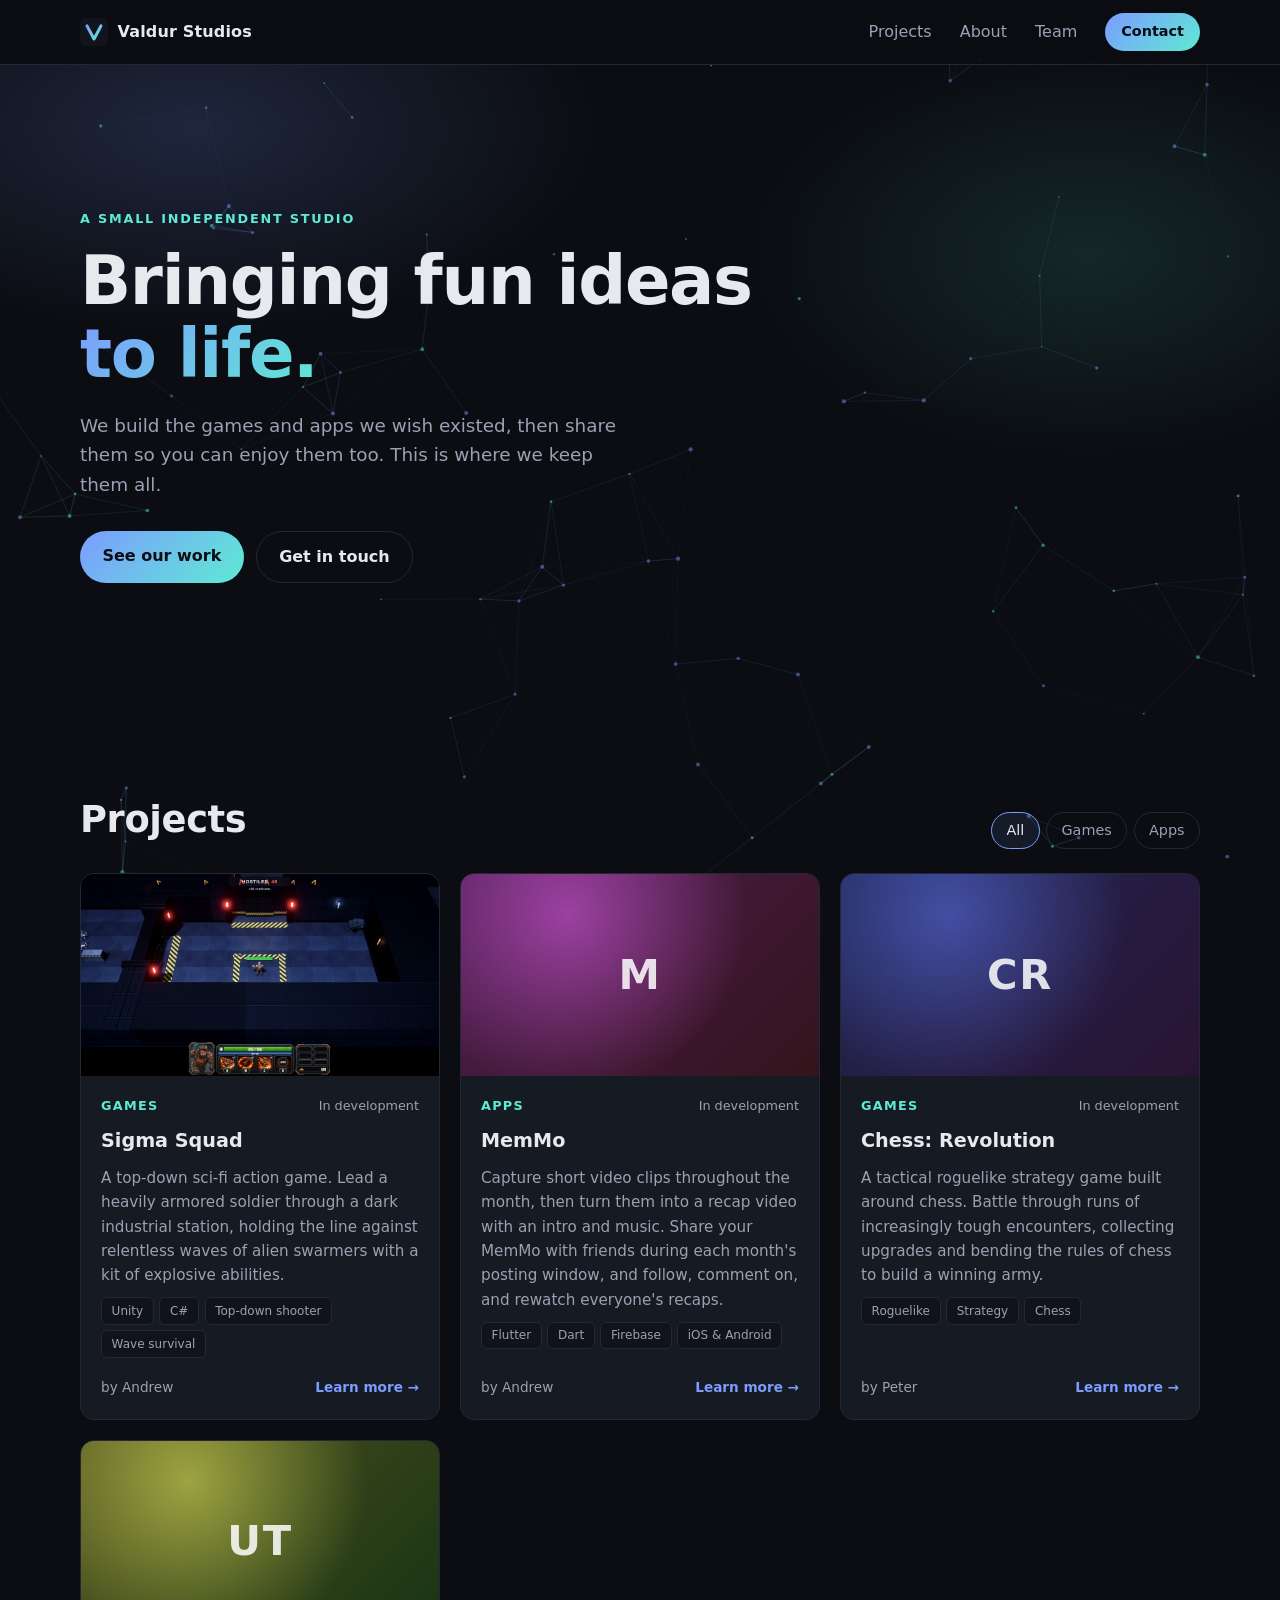
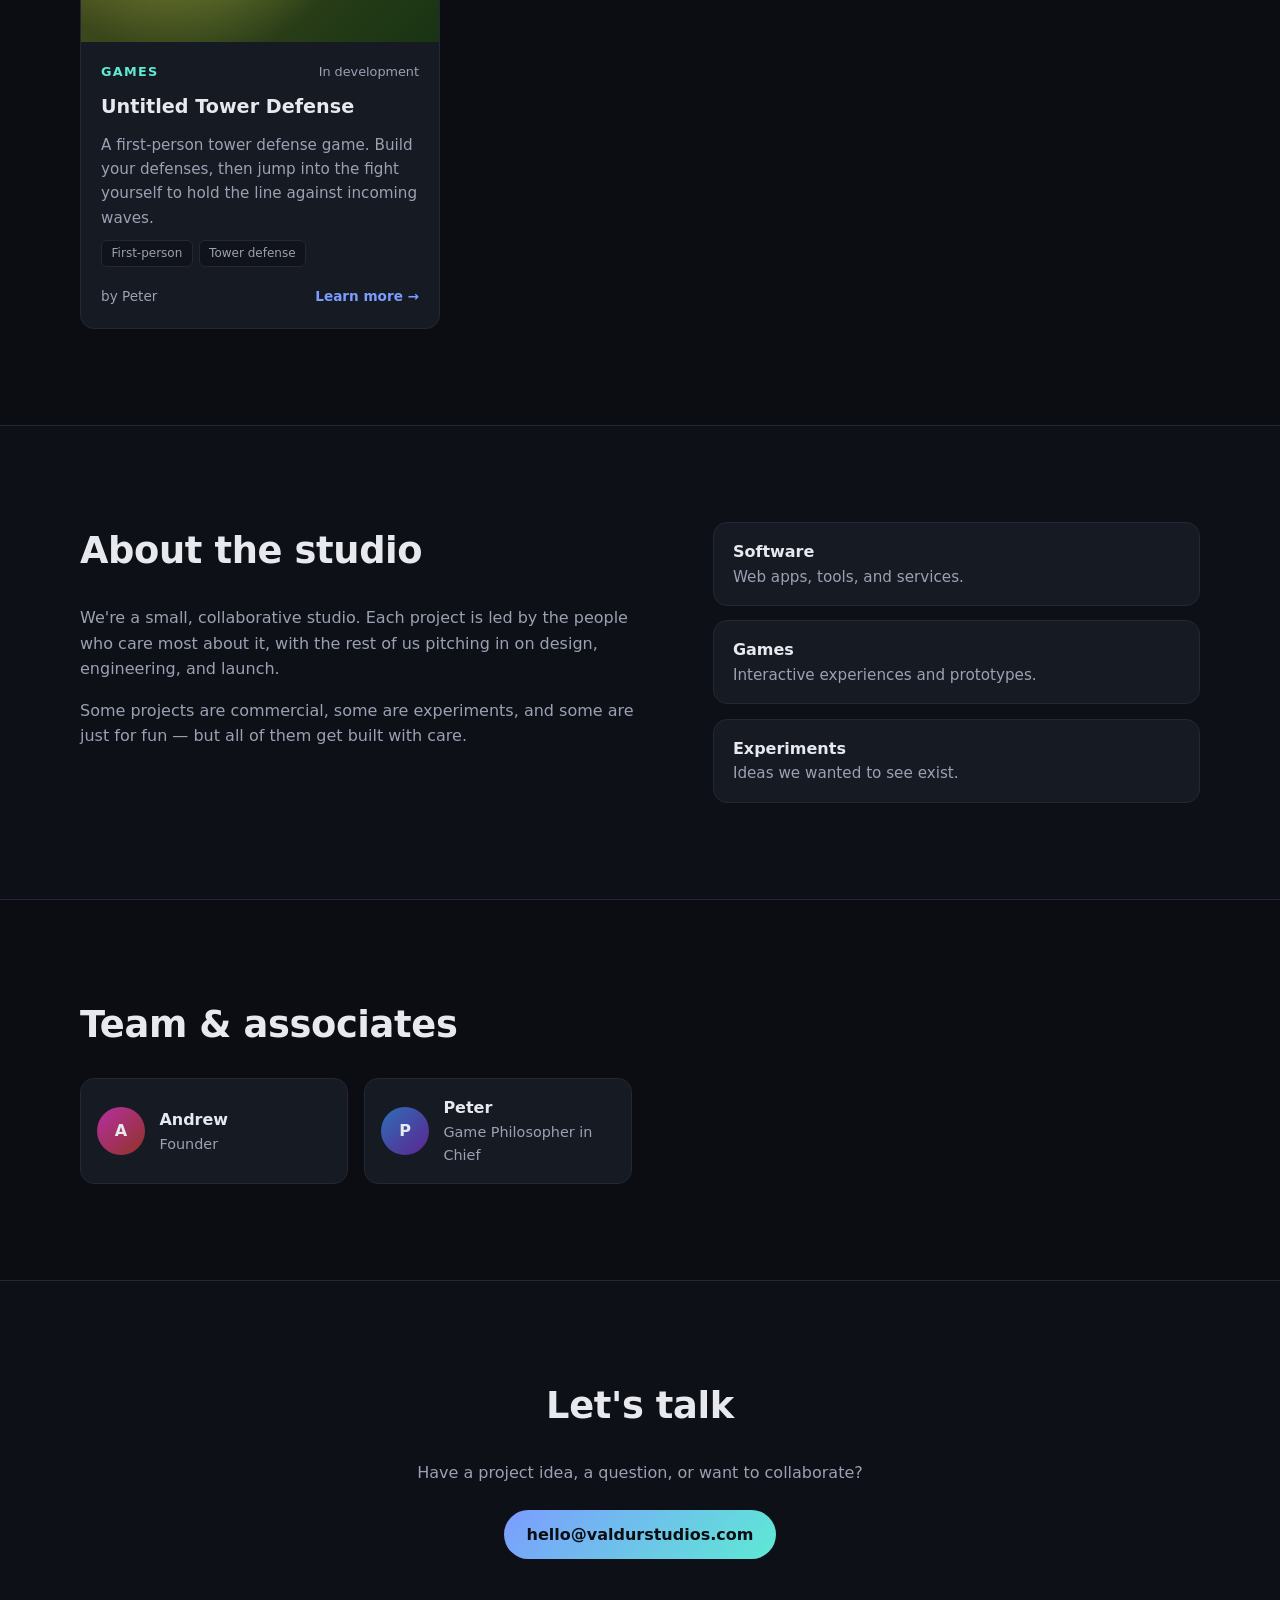
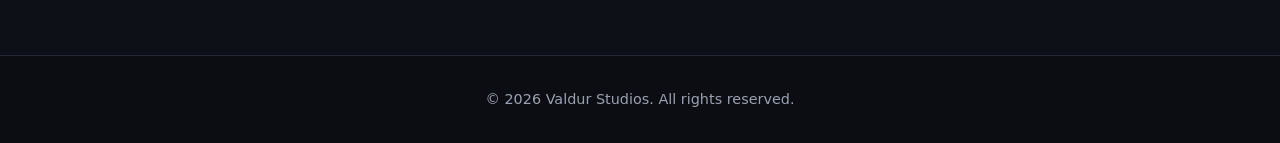
==== commit c60eca20: "Credit projects to Andrew and Peter Co-Authored-By: Claude Opus 5.5 <noreply@anthropic.com>" ====
--- a/index.html
+++ b/index.html
@@ -10,7 +10,7 @@
   <meta property="og:url" content="https://valdurstudios.com" />
   <meta name="theme-color" content="#0b0d12" />
   <link rel="icon" href="assets/favicon.svg" type="image/svg+xml" />
-  <link rel="stylesheet" href="css/style.css?v=5" />
+  <link rel="stylesheet" href="css/style.css?v=6" />
 </head>
 <body>
   <canvas id="bg-canvas" aria-hidden="true"></canvas>
@@ -101,9 +101,9 @@
     </div>
   </footer>
 
-  <script src="js/data.js?v=5"></script>
-  <script src="js/common.js?v=5"></script>
-  <script src="js/main.js?v=5"></script>
-  <script src="js/background.js?v=5"></script>
+  <script src="js/data.js?v=6"></script>
+  <script src="js/common.js?v=6"></script>
+  <script src="js/main.js?v=6"></script>
+  <script src="js/background.js?v=6"></script>
 </body>
 </html>
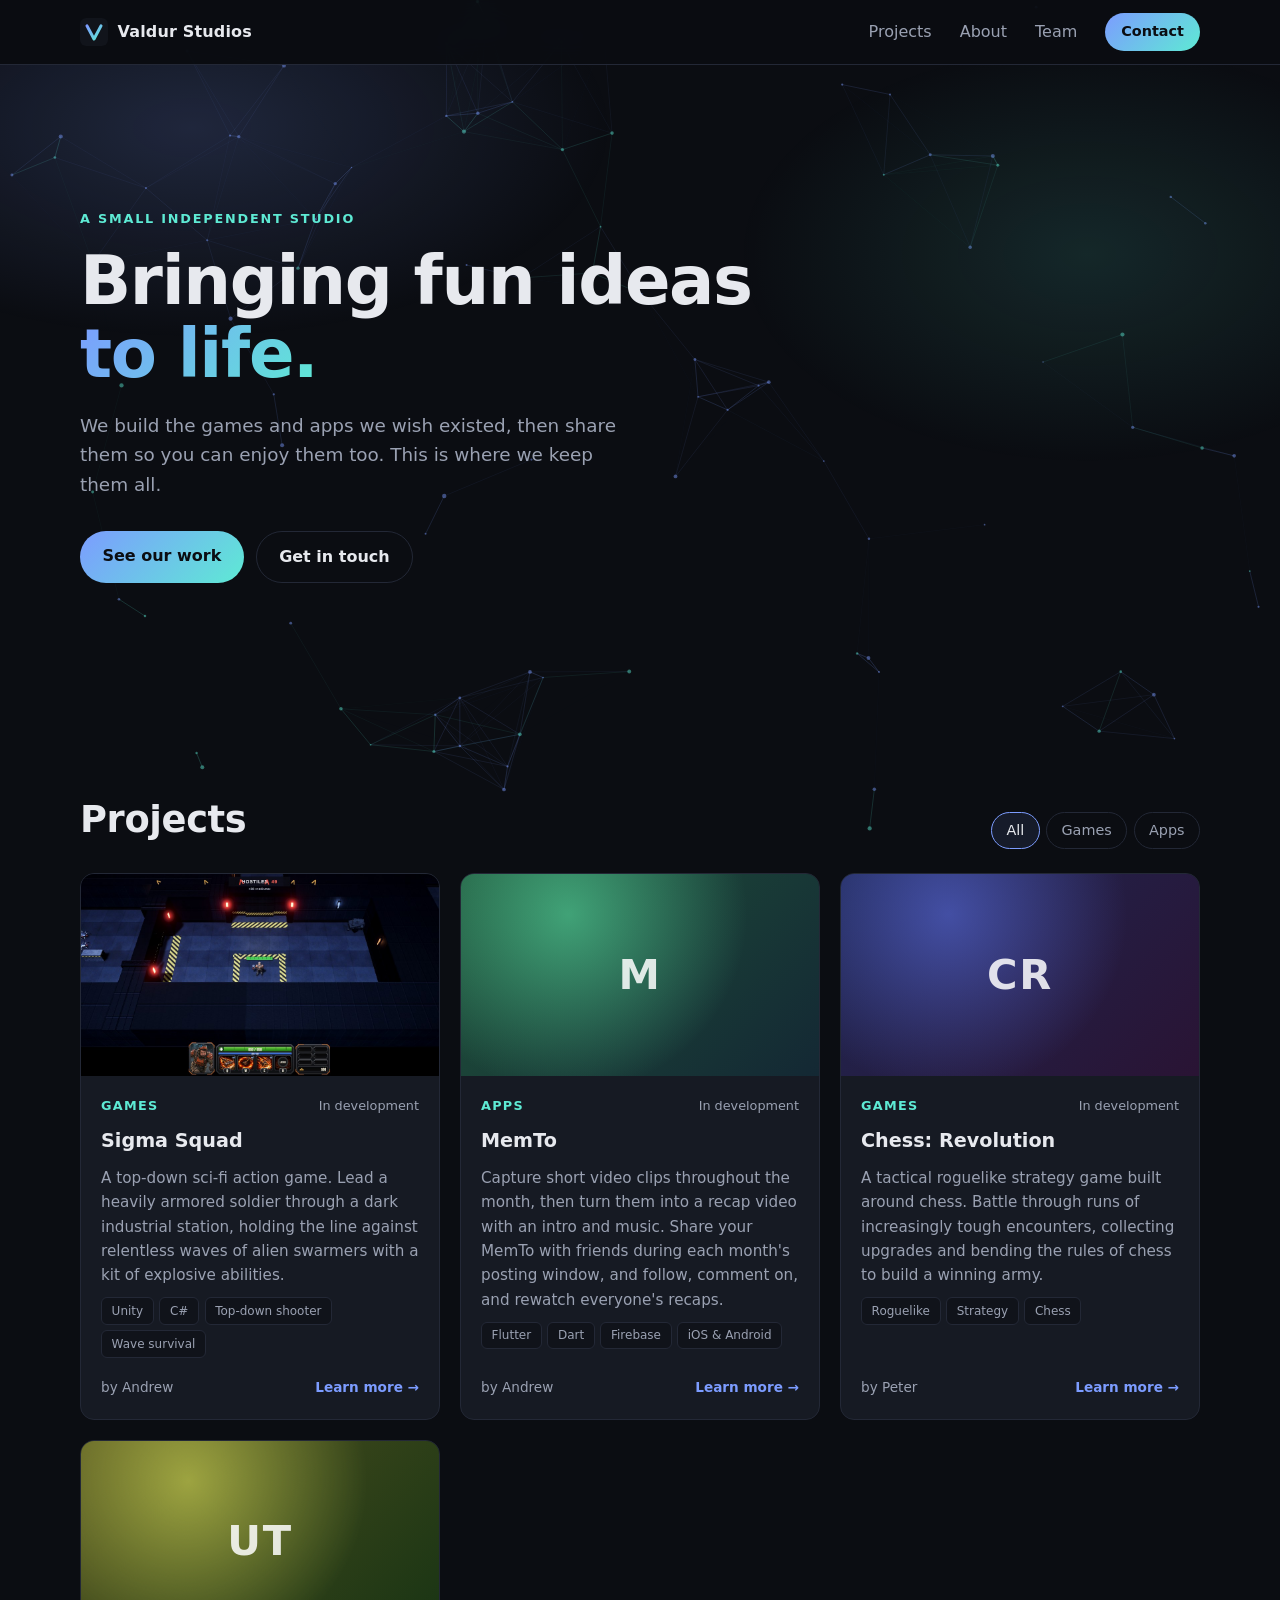
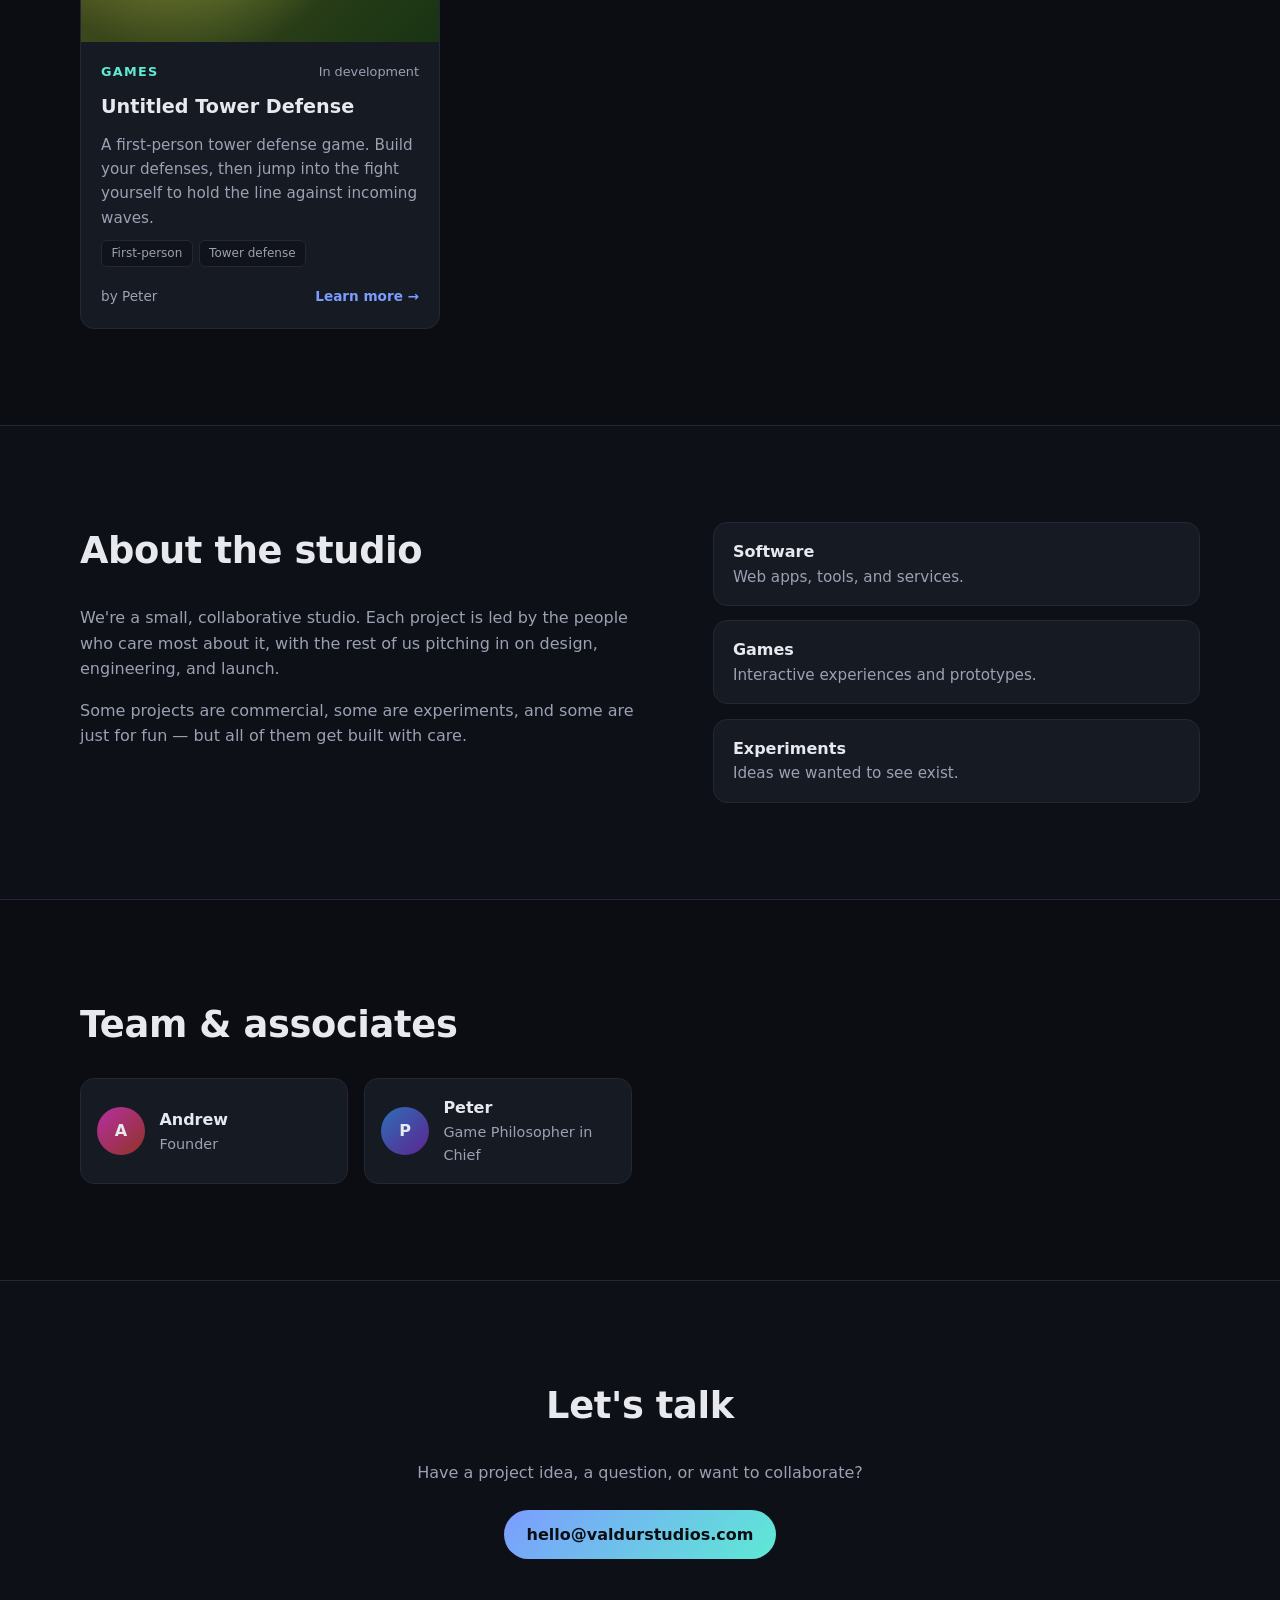
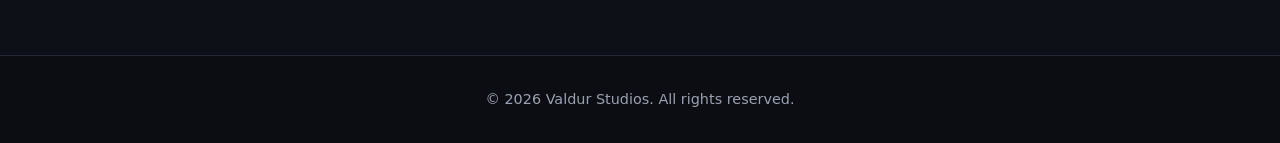
==== commit 06a39c31: "Rename MemMo to MemTo Co-Authored-By: Claude Opus 5.5 <noreply@anthropic.com>" ====
--- a/index.html
+++ b/index.html
@@ -10,7 +10,7 @@
   <meta property="og:url" content="https://valdurstudios.com" />
   <meta name="theme-color" content="#0b0d12" />
   <link rel="icon" href="assets/favicon.svg" type="image/svg+xml" />
-  <link rel="stylesheet" href="css/style.css?v=6" />
+  <link rel="stylesheet" href="css/style.css?v=7" />
 </head>
 <body>
   <canvas id="bg-canvas" aria-hidden="true"></canvas>
@@ -101,9 +101,9 @@
     </div>
   </footer>
 
-  <script src="js/data.js?v=6"></script>
-  <script src="js/common.js?v=6"></script>
-  <script src="js/main.js?v=6"></script>
-  <script src="js/background.js?v=6"></script>
+  <script src="js/data.js?v=7"></script>
+  <script src="js/common.js?v=7"></script>
+  <script src="js/main.js?v=7"></script>
+  <script src="js/background.js?v=7"></script>
 </body>
 </html>
